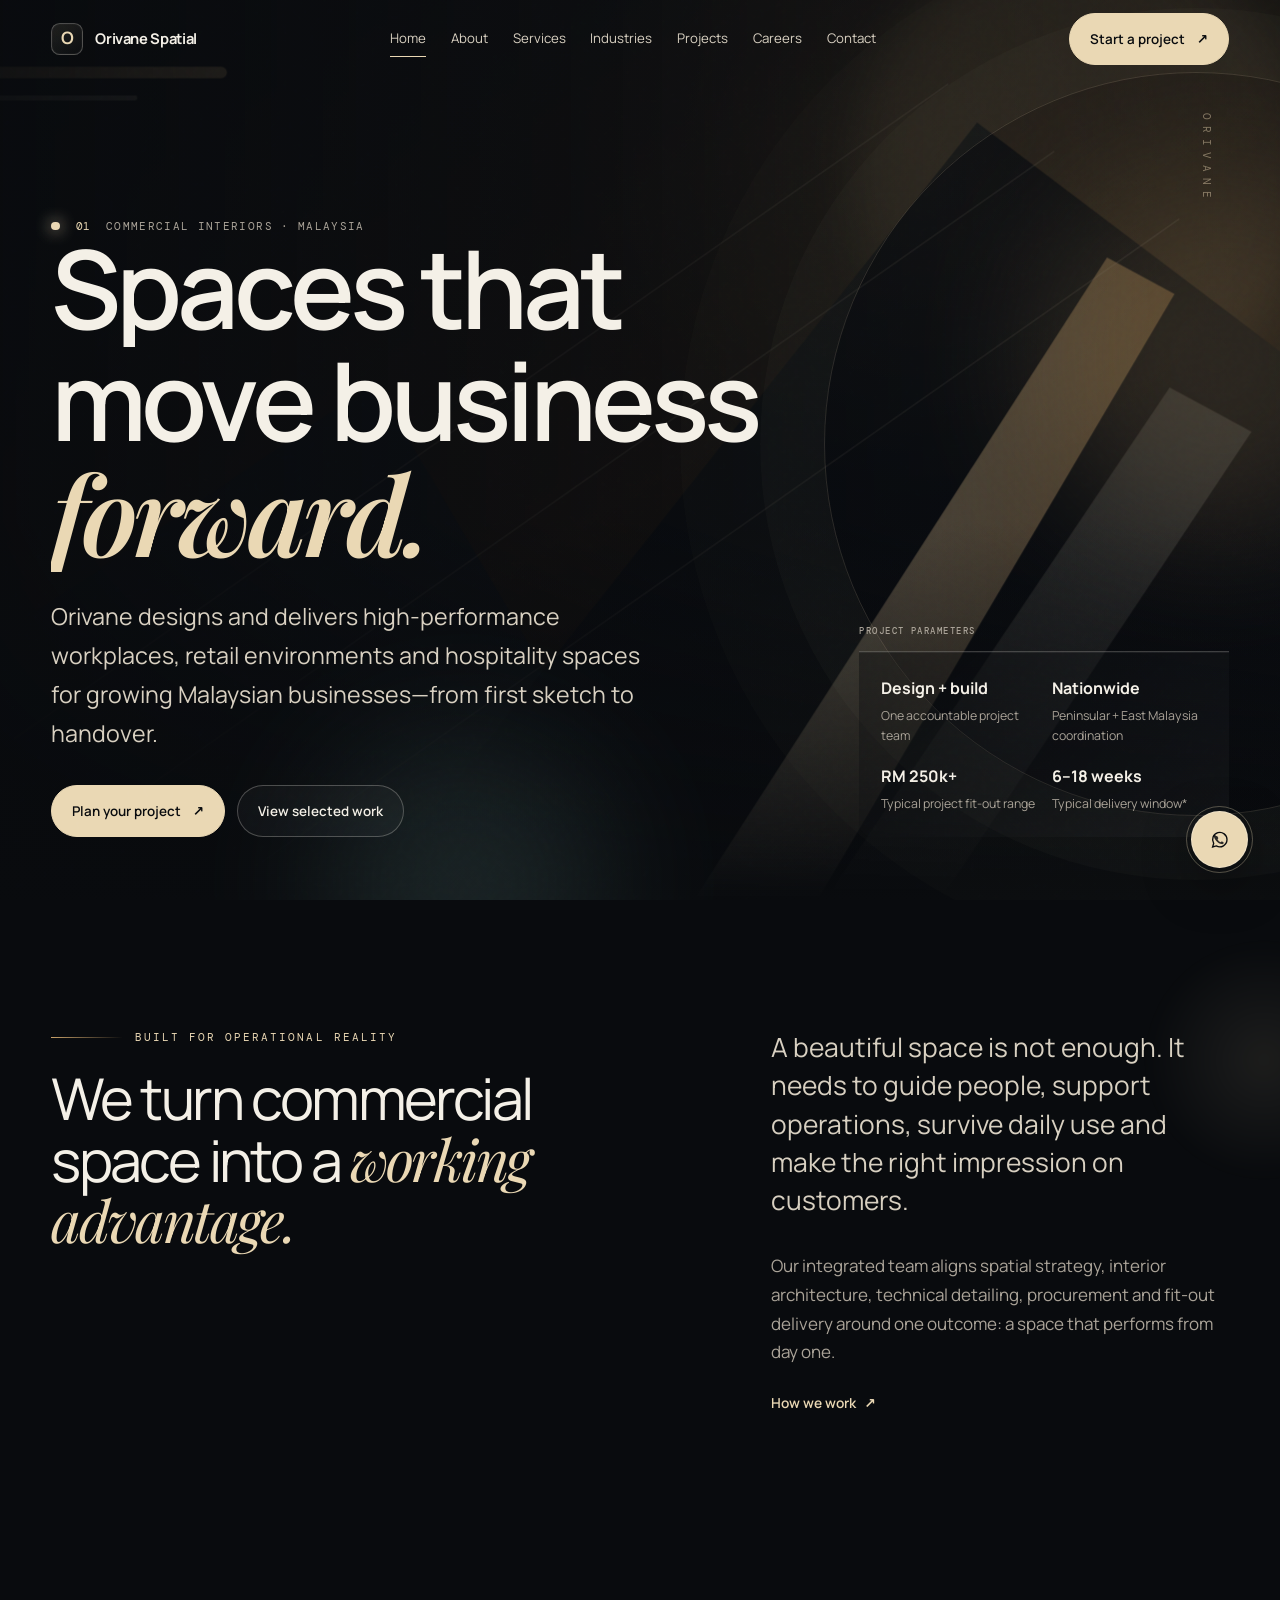
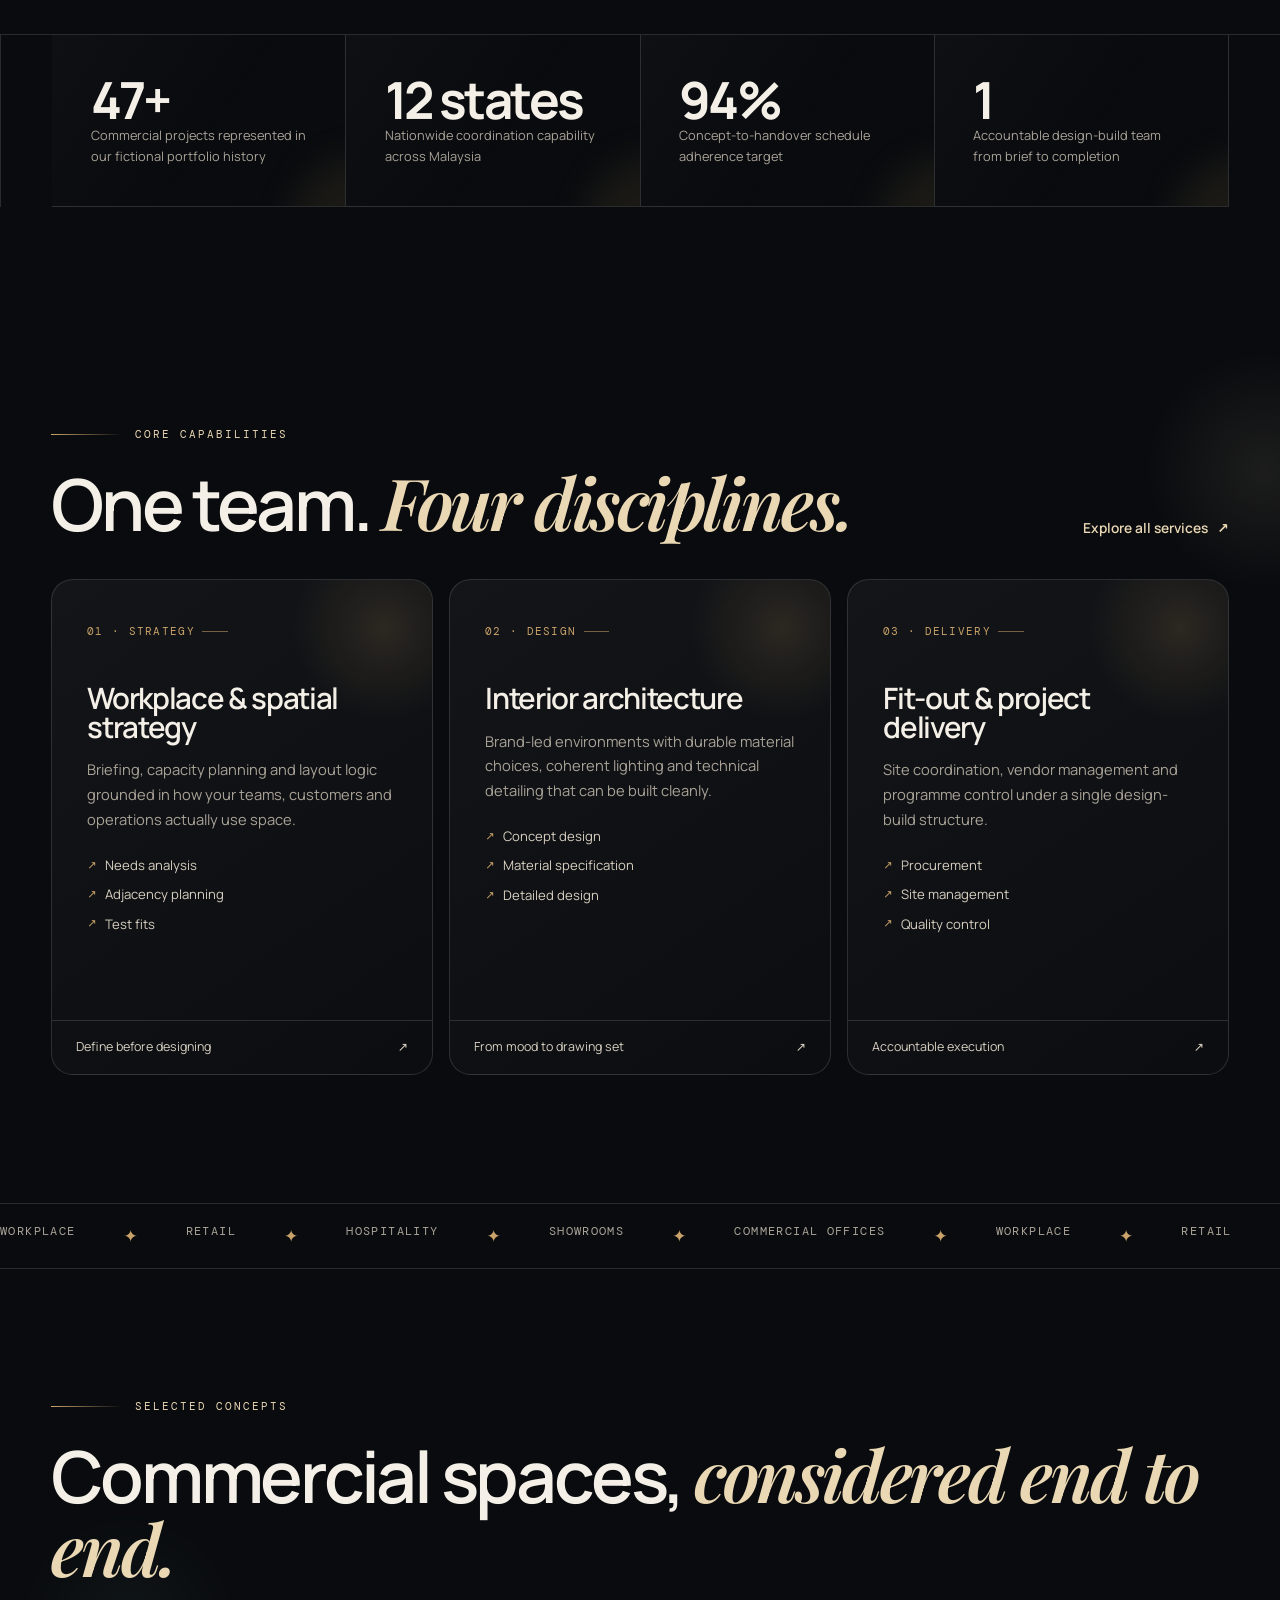
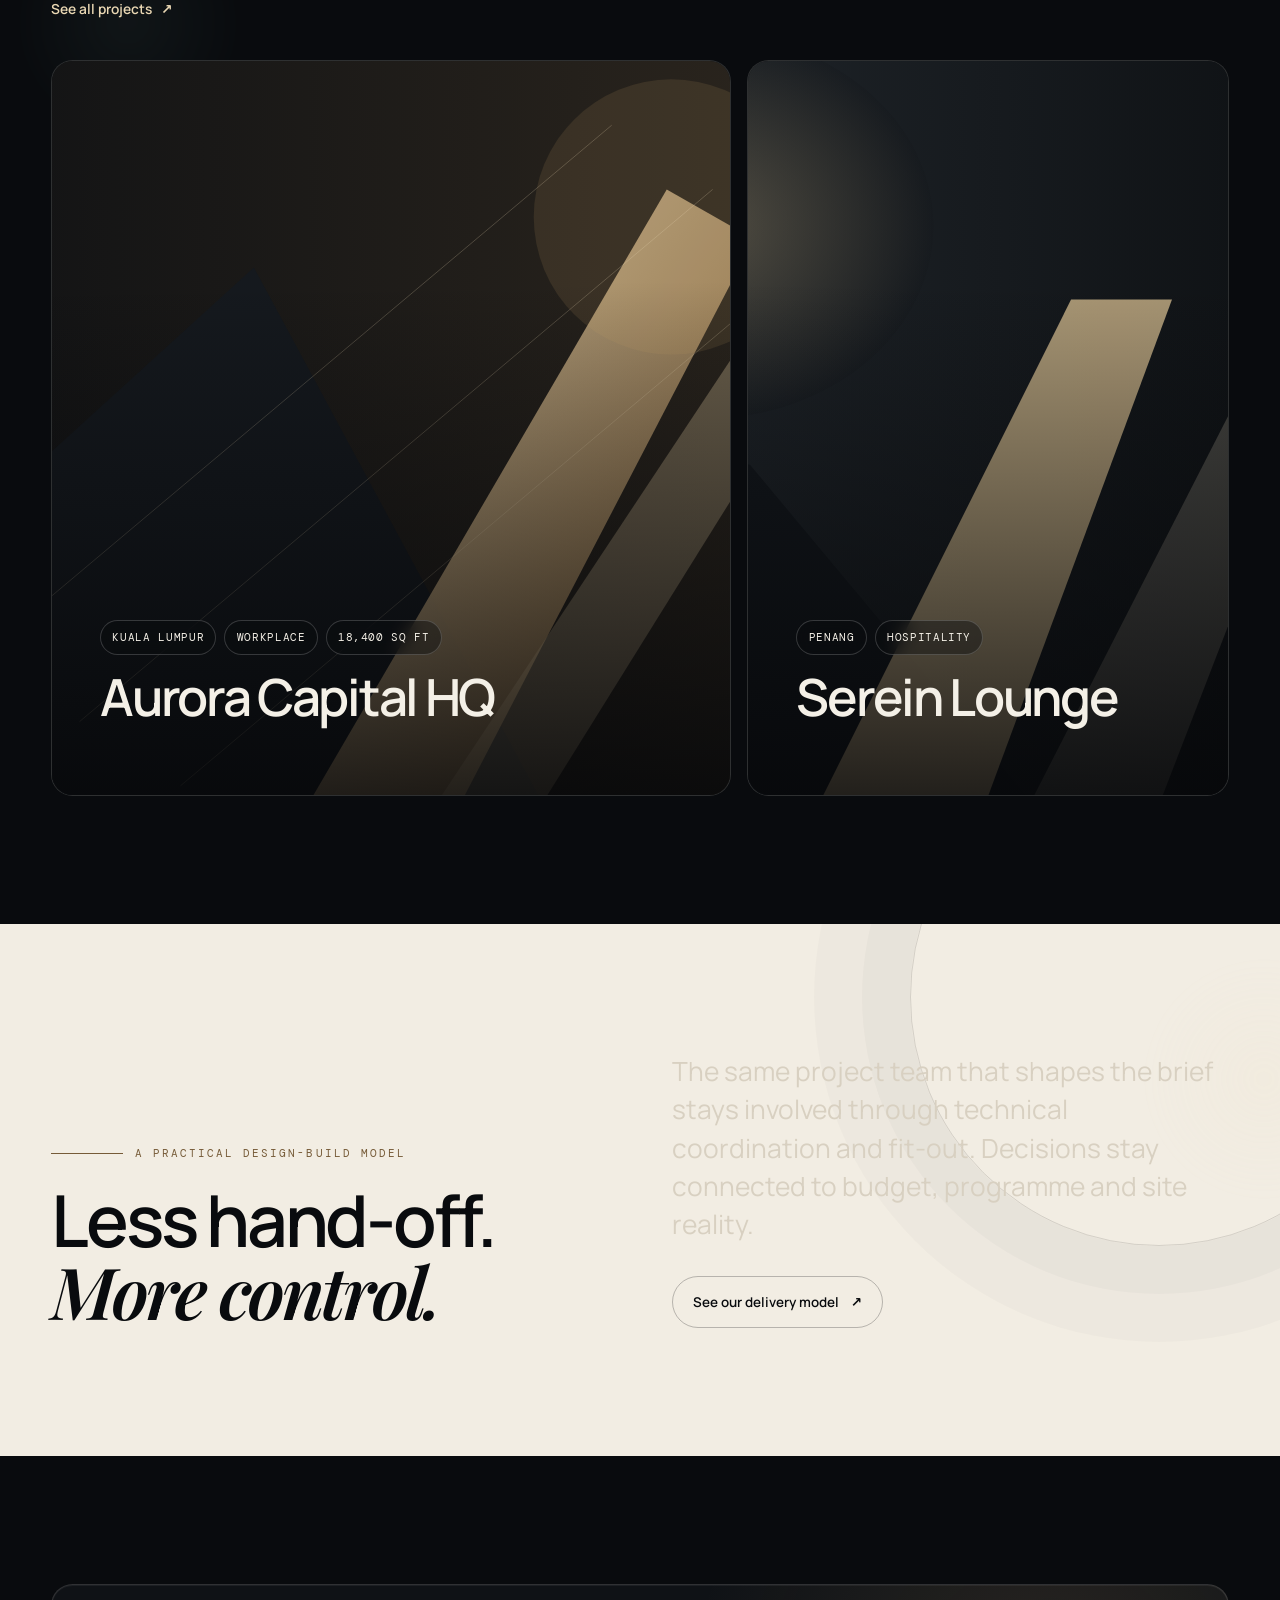
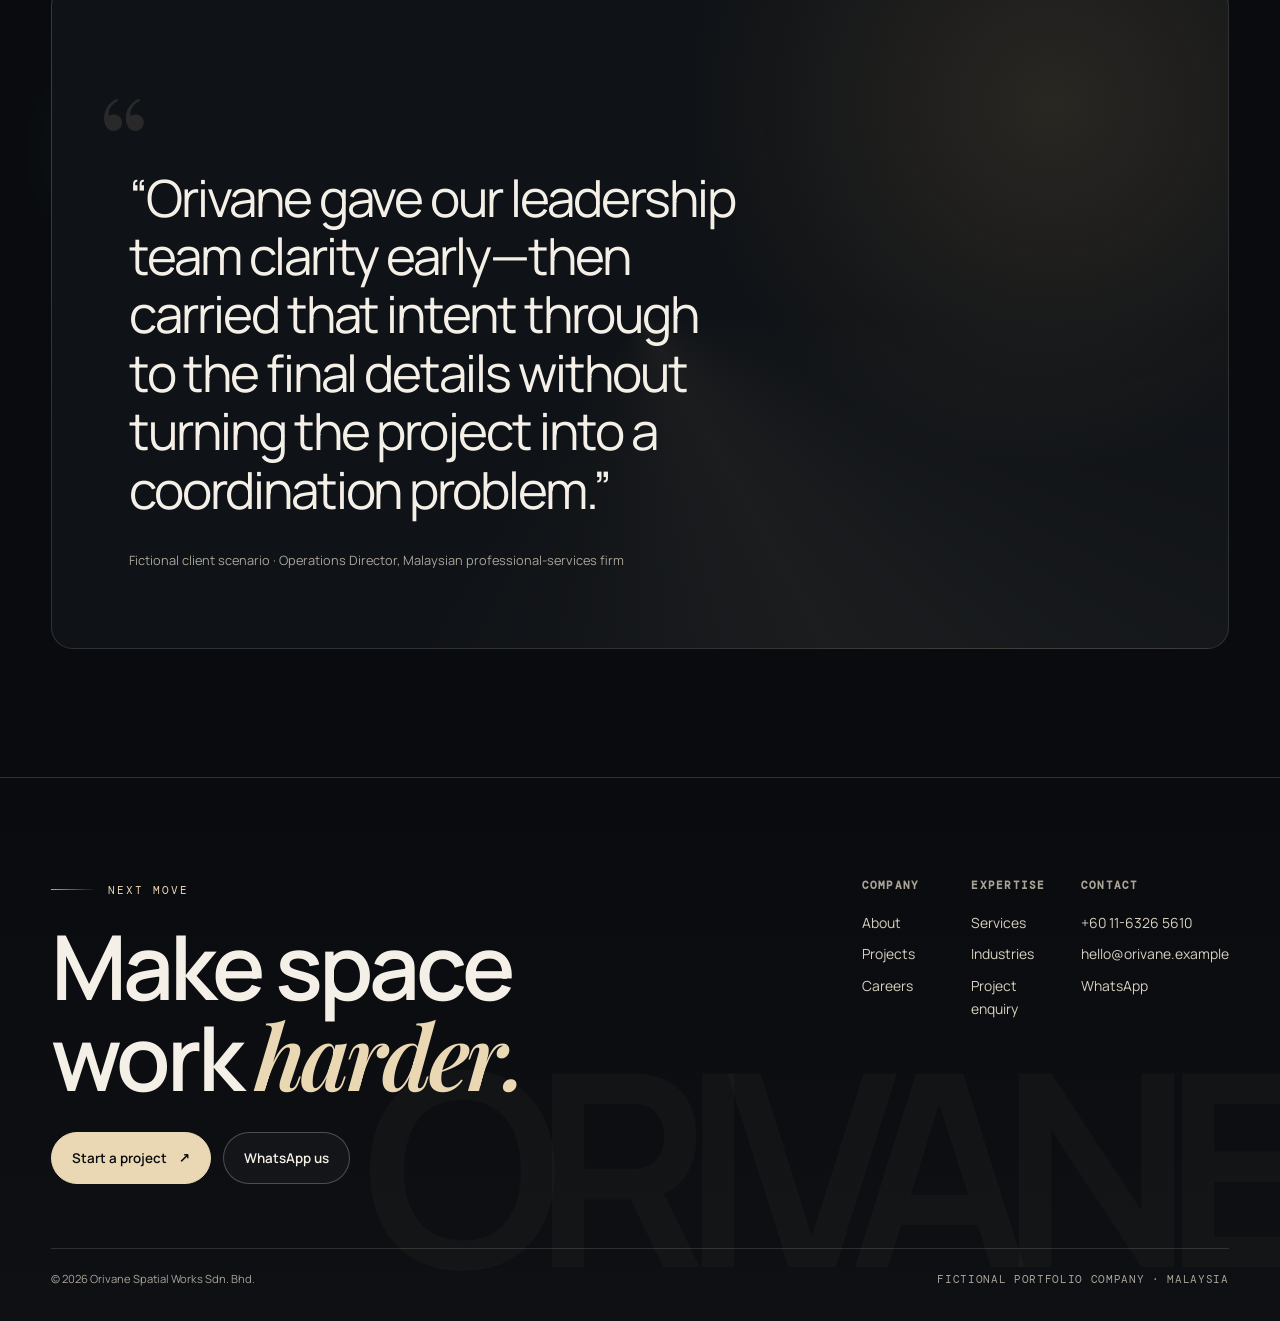
==== index.html @ 004728b4 "Add files via upload" ====
<!doctype html><html lang="en-MY"><head><meta charset="utf-8"><meta name="viewport" content="width=device-width, initial-scale=1"><title>Orivane Spatial Works | Premium Commercial Interiors Malaysia</title><meta name="description" content="Integrated commercial interior design and fit-out for Malaysian workplaces, retail, hospitality and customer-facing spaces."><meta name="theme-color" content="#090b0e"><link rel="canonical" href="https://orivane.example/"><link rel="icon" href="assets/icons/favicon.svg" type="image/svg+xml"><meta property="og:type" content="website"><meta property="og:title" content="Orivane Spatial Works | Premium Commercial Interiors Malaysia"><meta property="og:description" content="Integrated commercial interior design and fit-out for Malaysian workplaces, retail, hospitality and customer-facing spaces."><meta property="og:url" content="https://orivane.example/"><meta property="og:site_name" content="Orivane Spatial Works"><meta property="og:locale" content="en_MY"><meta name="twitter:card" content="summary_large_image"><meta name="twitter:title" content="Orivane Spatial Works | Premium Commercial Interiors Malaysia"><meta name="twitter:description" content="Integrated commercial interior design and fit-out for Malaysian workplaces, retail, hospitality and customer-facing spaces."><link rel="stylesheet" href="assets/css/site.css"><script defer src="assets/js/site.js"></script></head><body data-page="home"><a class="skip-link" href="#main">Skip to content</a>
<div class="scroll-progress" aria-hidden="true"></div>
<header class="site-header" data-header><div class="container nav-wrap">
<a class="brand" href="/" aria-label="Orivane Spatial Works home"><span class="brand-mark" aria-hidden="true">O</span><span>Orivane Spatial</span></a>
<nav class="desktop-nav" aria-label="Primary"><a href="/" data-nav="home">Home</a><a href="about/" data-nav="about">About</a><a href="services/" data-nav="services">Services</a><a href="industries/" data-nav="industries">Industries</a><a href="projects/" data-nav="projects">Projects</a><a href="careers/" data-nav="careers">Careers</a><a href="contact/" data-nav="contact">Contact</a></nav>
<div class="nav-actions"><a class="btn btn-primary nav-cta magnetic" href="contact/">Start a project <span class="arrow">↗</span></a><button class="menu-toggle" type="button" aria-controls="mobile-menu" aria-expanded="false" aria-label="Open menu"><span class="menu-icon"></span></button></div>
</div></header>
<div class="mobile-menu" id="mobile-menu" aria-hidden="true"><nav aria-label="Mobile primary"><a href="/" data-nav="home">Home</a><a href="about/" data-nav="about">About</a><a href="services/" data-nav="services">Services</a><a href="industries/" data-nav="industries">Industries</a><a href="projects/" data-nav="projects">Projects</a><a href="careers/" data-nav="careers">Careers</a><a href="contact/" data-nav="contact">Contact</a></nav><div class="mobile-menu-foot"><span>Kuala Lumpur · Malaysia</span><span>Nationwide delivery</span></div></div><main id="main">
<section class="hero"><div class="hero-media"><img src="assets/images/hero-architecture.svg" alt="Abstract architectural forms representing a premium commercial interior" width="1600" height="1000" fetchpriority="high"></div><div class="orb orb-a"></div><div class="orb orb-b"></div><div class="container hero-grid"><div><div class="hero-kicker"><span class="index">01</span><span class="label">Commercial interiors · Malaysia</span></div><h1 class="hero-title"><span class="line"><span>Spaces that</span></span><span class="line"><span>move business</span></span><span class="line"><span class="serif gold">forward.</span></span></h1><p class="hero-copy">Orivane designs and delivers high-performance workplaces, retail environments and hospitality spaces for growing Malaysian businesses—from first sketch to handover.</p><div class="hero-actions"><a class="btn btn-primary magnetic" href="contact/">Plan your project <span class="arrow">↗</span></a><a class="btn btn-ghost" href="projects/">View selected work</a></div></div><aside class="hero-side"><div class="hero-meta"><div><strong>Design + build</strong><span>One accountable project team</span></div><div><strong>Nationwide</strong><span>Peninsular + East Malaysia coordination</span></div><div><strong>RM 250k+</strong><span>Typical project fit-out range</span></div><div><strong>6–18 weeks</strong><span>Typical delivery window*</span></div></div></aside></div></section>
<section class="section"><div class="container intro-grid"><div class="reveal"><div class="eyebrow">Built for operational reality</div><p class="display-copy">We turn commercial space into a <em>working advantage.</em></p></div><div class="max-copy reveal" data-delay="1"><p class="lede">A beautiful space is not enough. It needs to guide people, support operations, survive daily use and make the right impression on customers.</p><p class="muted">Our integrated team aligns spatial strategy, interior architecture, technical detailing, procurement and fit-out delivery around one outcome: a space that performs from day one.</p><a class="text-link" href="about/">How we work <span class="arrow">↗</span></a></div></div></section>
<section class="section-sm"><div class="container metrics"><div class="metric reveal"><strong data-count="47" data-suffix="+">47+</strong><span>Commercial projects represented in our fictional portfolio history</span></div><div class="metric reveal" data-delay="1"><strong data-count="12" data-suffix=" states">12 states</strong><span>Nationwide coordination capability across Malaysia</span></div><div class="metric reveal" data-delay="2"><strong data-count="94" data-suffix="%">94%</strong><span>Concept-to-handover schedule adherence target</span></div><div class="metric reveal" data-delay="3"><strong data-count="1">1</strong><span>Accountable design-build team from brief to completion</span></div></div></section>
<section class="section"><div class="container"><div class="cluster space-between align-end" style="margin-bottom:2.5rem"><div class="reveal"><div class="eyebrow">Core capabilities</div><h2>One team. <span class="serif gold">Four disciplines.</span></h2></div><a class="text-link reveal" href="services/">Explore all services <span class="arrow">↗</span></a></div><div class="card-grid"><article class="card service-card tilt reveal"><span class="spotlight"></span><div class="card-body"><span class="card-index">01 · Strategy</span><h3>Workplace & spatial strategy</h3><p>Briefing, capacity planning and layout logic grounded in how your teams, customers and operations actually use space.</p><div class="service-list"><span>Needs analysis</span><span>Adjacency planning</span><span>Test fits</span></div></div><div class="card-foot"><span>Define before designing</span><span>↗</span></div></article><article class="card service-card tilt reveal" data-delay="1"><span class="spotlight"></span><div class="card-body"><span class="card-index">02 · Design</span><h3>Interior architecture</h3><p>Brand-led environments with durable material choices, coherent lighting and technical detailing that can be built cleanly.</p><div class="service-list"><span>Concept design</span><span>Material specification</span><span>Detailed design</span></div></div><div class="card-foot"><span>From mood to drawing set</span><span>↗</span></div></article><article class="card service-card tilt reveal" data-delay="2"><span class="spotlight"></span><div class="card-body"><span class="card-index">03 · Delivery</span><h3>Fit-out & project delivery</h3><p>Site coordination, vendor management and programme control under a single design-build structure.</p><div class="service-list"><span>Procurement</span><span>Site management</span><span>Quality control</span></div></div><div class="card-foot"><span>Accountable execution</span><span>↗</span></div></article></div></div></section>
<div class="marquee" aria-hidden="true"><div class="marquee-track"><span>Workplace</span><b>✦</b><span>Retail</span><b>✦</b><span>Hospitality</span><b>✦</b><span>Showrooms</span><b>✦</b><span>Commercial offices</span><b>✦</b><span>Workplace</span><b>✦</b><span>Retail</span><b>✦</b><span>Hospitality</span><b>✦</b><span>Showrooms</span><b>✦</b><span>Commercial offices</span><b>✦</b></div></div>
<section class="section"><div class="container"><div class="cluster space-between align-end" style="margin-bottom:2.5rem"><div class="reveal"><div class="eyebrow">Selected concepts</div><h2>Commercial spaces, <span class="serif gold">considered end to end.</span></h2></div><a class="text-link reveal" href="projects/">See all projects <span class="arrow">↗</span></a></div><div class="project-grid"><a class="project-card reveal" href="projects/#aurora"><img loading="lazy" src="assets/images/project-aurora.svg" alt="Abstract concept image for Aurora corporate headquarters" width="1200" height="800"><div class="project-info"><div class="project-meta"><span class="chip">Kuala Lumpur</span><span class="chip">Workplace</span><span class="chip">18,400 sq ft</span></div><h3>Aurora Capital HQ</h3></div></a><a class="project-card reveal" data-delay="1" href="projects/#serein"><img loading="lazy" src="assets/images/project-serein.svg" alt="Abstract concept image for Serein hospitality lounge" width="1200" height="800"><div class="project-info"><div class="project-meta"><span class="chip">Penang</span><span class="chip">Hospitality</span></div><h3>Serein Lounge</h3></div></a></div></div></section>
<section class="section split-band"><div class="container grid-2 align-end"><div class="reveal"><div class="eyebrow">A practical design-build model</div><h2>Less hand-off. <span class="serif">More control.</span></h2></div><div class="reveal" data-delay="1"><p class="lede">The same project team that shapes the brief stays involved through technical coordination and fit-out. Decisions stay connected to budget, programme and site reality.</p><a class="btn" href="services/">See our delivery model <span class="arrow">↗</span></a></div></div></section>
<section class="section"><div class="container"><div class="quote reveal"><span class="quote-mark" aria-hidden="true">“</span><blockquote>“Orivane gave our leadership team clarity early—then carried that intent through to the final details without turning the project into a coordination problem.”</blockquote><cite>Fictional client scenario · Operations Director, Malaysian professional-services firm</cite></div></div></section>
</main><footer class="site-footer"><div class="container"><div class="footer-top"><div><div class="eyebrow">Next move</div><h2 class="footer-title">Make space work <span class="serif gold">harder.</span></h2><div class="cluster" style="margin-top:2rem"><a class="btn btn-primary magnetic" href="contact/">Start a project <span class="arrow">↗</span></a><a class="btn btn-ghost" href="https://wa.me/601163265610?text=Hello%20Orivane%2C%20I%27d%20like%20to%20discuss%20a%20commercial%20space%20project.">WhatsApp us</a></div></div><div class="footer-nav"><div class="footer-col"><h3>Company</h3><a href="about/">About</a><a href="projects/">Projects</a><a href="careers/">Careers</a></div><div class="footer-col"><h3>Expertise</h3><a href="services/">Services</a><a href="industries/">Industries</a><a href="contact/">Project enquiry</a></div><div class="footer-col"><h3>Contact</h3><a href="tel:+601163265610">+60 11-6326 5610</a><a href="mailto:hello@orivane.example">hello@orivane.example</a><a href="https://wa.me/601163265610?text=Hello%20Orivane%2C%20I%27d%20like%20to%20discuss%20a%20commercial%20space%20project.">WhatsApp</a></div></div></div><div class="footer-bottom"><span>© <span data-year>2026</span> Orivane Spatial Works Sdn. Bhd.</span><span class="fictional">Fictional portfolio company · Malaysia</span></div></div></footer>
<a class="floating-wa" href="https://wa.me/601163265610?text=Hello%20Orivane%2C%20I%27d%20like%20to%20discuss%20a%20commercial%20space%20project." aria-label="Chat with Orivane on WhatsApp"><svg aria-hidden="true" viewBox="0 0 24 24" fill="none"><path d="M20 11.8A8 8 0 0 1 8.1 18.8L4 20l1.2-4A8 8 0 1 1 20 11.8Z" stroke="currentColor" stroke-width="1.5"/><path d="M8.2 8.1c.3-.3.7-.3 1 0l1 1.5c.2.3.2.6 0 .9l-.7.8c.8 1.8 1.9 2.8 3.5 3.5l.8-.8c.3-.3.6-.3.9-.1l1.5 1c.4.2.4.7.2 1-.5.7-1.3 1-2.2.9-2.1-.3-4.3-1.6-5.8-3.2-1.6-1.6-2.8-3.8-3-5.6-.1-.8.2-1.5.8-1.9Z" fill="currentColor" opacity=".85"/></svg></a><script type="application/ld+json">{"@context":"https://schema.org","@type":"Organization","name":"Orivane Spatial Works Sdn. Bhd.","url":"https://orivane.example/","description":"Fictional Malaysian commercial interior design and fit-out company created as a portfolio demonstration.","areaServed":"Malaysia","telephone":"+60 11-6326 5610","email":"hello@orivane.example","address":{"@type":"PostalAddress","addressLocality":"Petaling Jaya","addressRegion":"Selangor","postalCode":"47810","addressCountry":"MY"}}</script></body></html>
---- assets/css/site.css ----
@import url('https://fonts.googleapis.com/css2?family=DM+Mono:wght@300;400;500&family=Manrope:wght@400;500;600;700&family=Playfair+Display:ital,wght@0,600;1,600&display=swap');

:root {
  --ink:#090b0e; --ink-2:#0f1216; --ink-3:#161a20; --paper:#f2ede3; --paper-2:#d8d0c1;
  --text:#f4f0e7; --muted:#aaa398; --line:rgba(244,240,231,.14); --line-strong:rgba(244,240,231,.26);
  --gold:#caa36a; --gold-2:#ead8b4; --accent:#9fc0ba; --danger:#ff9d95; --success:#b8d7b5;
  --font-sans:'Manrope',system-ui,-apple-system,BlinkMacSystemFont,'Segoe UI',sans-serif;
  --font-serif:'Playfair Display',Georgia,serif; --font-mono:'DM Mono',ui-monospace,SFMono-Regular,Menlo,monospace;
  --max:1440px; --gutter:clamp(1.15rem,4vw,4.5rem); --radius:1.35rem; --radius-sm:.85rem;
  --shadow:0 30px 100px rgba(0,0,0,.28); --ease:cubic-bezier(.2,.75,.2,1); --header:78px;
}
*{box-sizing:border-box}html{scroll-behavior:smooth;background:var(--ink)}body{margin:0;background:var(--ink);color:var(--text);font-family:var(--font-sans);font-size:clamp(.96rem,.92rem + .18vw,1.08rem);line-height:1.68;overflow-x:hidden;text-rendering:optimizeLegibility}body.menu-open{overflow:hidden}::selection{background:var(--gold-2);color:var(--ink)}img,svg{max-width:100%;display:block}a{color:inherit;text-decoration:none}button,input,textarea,select{font:inherit}button{color:inherit}p{margin:0 0 1.25em}h1,h2,h3,h4{margin:0;line-height:.98;letter-spacing:-.045em;font-weight:600}h1{font-size:clamp(3.3rem,8.5vw,9.6rem)}h2{font-size:clamp(2.4rem,5.6vw,6.5rem)}h3{font-size:clamp(1.35rem,2.3vw,2.25rem)}small,.small{font-size:.78rem}.mono{font-family:var(--font-mono);letter-spacing:.08em;text-transform:uppercase;font-size:.74rem}.serif{font-family:var(--font-serif);font-style:italic;font-weight:600}.muted{color:var(--muted)}.gold{color:var(--gold-2)}
.container{width:min(100%,var(--max));margin-inline:auto;padding-inline:var(--gutter)}.section{position:relative;padding-block:clamp(5.8rem,10vw,10.8rem)}.section-sm{padding-block:clamp(3.8rem,7vw,7rem)}.eyebrow{display:flex;align-items:center;gap:.75rem;color:var(--gold-2);font-family:var(--font-mono);font-size:.7rem;letter-spacing:.16em;text-transform:uppercase;margin-bottom:1.4rem}.eyebrow::before{content:'';width:2.8rem;height:1px;background:linear-gradient(90deg,var(--gold),transparent)}.lede{font-size:clamp(1.1rem,1.2vw + .8rem,1.65rem);line-height:1.45;color:var(--paper-2);max-width:52rem}.rule{border:0;border-top:1px solid var(--line);margin:0}.grid-2{display:grid;grid-template-columns:1fr;gap:clamp(2rem,5vw,6rem)}.grid-3{display:grid;grid-template-columns:1fr;gap:1rem}.stack{display:grid;gap:1rem}.cluster{display:flex;flex-wrap:wrap;gap:.75rem;align-items:center}.space-between{justify-content:space-between}.align-end{align-items:end}.max-copy{max-width:49rem}
.skip-link{position:fixed;z-index:1000;left:1rem;top:1rem;transform:translateY(-180%);padding:.75rem 1rem;background:var(--paper);color:var(--ink);border-radius:.5rem;transition:transform .2s}.skip-link:focus{transform:none}.scroll-progress{position:fixed;z-index:90;top:0;left:0;height:2px;width:100%;transform:scaleX(0);transform-origin:left;background:linear-gradient(90deg,var(--gold),var(--gold-2));will-change:transform}.site-header{position:fixed;z-index:80;top:0;left:0;width:100%;height:var(--header);display:flex;align-items:center;transition:background .4s,border-color .4s,backdrop-filter .4s;border-bottom:1px solid transparent}.site-header.is-scrolled{background:rgba(9,11,14,.76);border-color:var(--line);backdrop-filter:blur(18px)}.nav-wrap{width:100%;display:flex;align-items:center;justify-content:space-between;gap:2rem}.brand{display:inline-flex;align-items:center;gap:.75rem;font-weight:700;letter-spacing:-.02em}.brand-mark{width:2rem;height:2rem;border:1px solid var(--line-strong);border-radius:.55rem;display:grid;place-items:center;color:var(--gold-2);background:linear-gradient(145deg,rgba(234,216,180,.1),rgba(255,255,255,.01));box-shadow:inset 0 0 0 1px rgba(255,255,255,.02)}.brand span:last-child{font-size:.92rem}.desktop-nav{display:none;align-items:center;gap:1.55rem}.desktop-nav a{font-size:.83rem;color:var(--paper-2);position:relative}.desktop-nav a::after{content:'';position:absolute;height:1px;background:var(--gold-2);left:0;right:0;bottom:-.45rem;transform:scaleX(0);transform-origin:right;transition:transform .35s var(--ease)}.desktop-nav a:hover::after,.desktop-nav a[aria-current=page]::after{transform:scaleX(1);transform-origin:left}.nav-actions{display:flex;align-items:center;gap:.65rem}.nav-cta{display:none}.menu-toggle{width:2.7rem;height:2.7rem;border:1px solid var(--line-strong);background:rgba(255,255,255,.03);border-radius:50%;padding:0;display:grid;place-items:center;cursor:pointer}.menu-icon,.menu-icon::before,.menu-icon::after{width:1.05rem;height:1px;background:var(--text);display:block;content:'';transition:.3s var(--ease)}.menu-icon{position:relative}.menu-icon::before{position:absolute;transform:translateY(-5px)}.menu-icon::after{position:absolute;transform:translateY(5px)}.menu-open .menu-icon{background:transparent}.menu-open .menu-icon::before{transform:rotate(45deg)}.menu-open .menu-icon::after{transform:rotate(-45deg)}.mobile-menu{position:fixed;z-index:70;inset:0;background:rgba(8,10,13,.97);padding:calc(var(--header) + 3rem) var(--gutter) 2rem;display:flex;flex-direction:column;justify-content:space-between;opacity:0;visibility:hidden;transform:translateY(-1rem);transition:.4s var(--ease)}.menu-open .mobile-menu{opacity:1;visibility:visible;transform:none}.mobile-menu nav{display:grid}.mobile-menu nav a{font-size:clamp(2.4rem,11vw,4.6rem);line-height:1.12;letter-spacing:-.045em;padding:.22rem 0;color:var(--paper-2)}.mobile-menu nav a[aria-current=page]{color:var(--gold-2)}.mobile-menu-foot{display:flex;justify-content:space-between;color:var(--muted);font-size:.8rem;border-top:1px solid var(--line);padding-top:1.2rem}
.btn{--btn-bg:transparent;display:inline-flex;align-items:center;justify-content:center;gap:.75rem;min-height:3.25rem;padding:.8rem 1.25rem;border:1px solid var(--line-strong);border-radius:999px;background:var(--btn-bg);color:var(--text);font-size:.84rem;font-weight:600;cursor:pointer;position:relative;overflow:hidden;isolation:isolate;transition:transform .25s var(--ease),border-color .25s,background .25s,color .25s}.btn::before{content:'';position:absolute;inset:0;background:var(--gold-2);transform:translateY(105%);transition:transform .35s var(--ease);z-index:-1}.btn:hover::before{transform:none}.btn:hover{color:var(--ink);border-color:var(--gold-2)}.btn:focus-visible,.menu-toggle:focus-visible,a:focus-visible,input:focus-visible,textarea:focus-visible,select:focus-visible{outline:2px solid var(--gold-2);outline-offset:4px}.btn-primary{background:var(--gold-2);color:var(--ink);border-color:var(--gold-2)}.btn-primary::before{background:var(--text)}.btn-ghost{background:rgba(255,255,255,.03)}.arrow{transition:transform .25s var(--ease)}.btn:hover .arrow,.text-link:hover .arrow{transform:translate(3px,-2px)}.text-link{display:inline-flex;align-items:center;gap:.55rem;color:var(--gold-2);font-size:.86rem;font-weight:600}
.hero{min-height:min(100svh,980px);display:flex;align-items:end;position:relative;overflow:hidden;padding-top:var(--header);background:radial-gradient(circle at 72% 16%,rgba(202,163,106,.18),transparent 30%),linear-gradient(180deg,#0a0d11,#090b0e)}.hero-media{position:absolute;inset:0;pointer-events:none}.hero-media img{width:100%;height:100%;object-fit:cover;opacity:.65;filter:saturate(.86) contrast(1.05);transform:scale(1.02)}.hero-media::after{content:'';position:absolute;inset:0;background:linear-gradient(90deg,rgba(9,11,14,.9) 0%,rgba(9,11,14,.5) 52%,rgba(9,11,14,.16) 100%),linear-gradient(0deg,var(--ink) 0%,transparent 42%)}.hero-grid{position:relative;z-index:2;width:100%;display:grid;gap:2.5rem;padding-block:clamp(7rem,15vh,10rem) clamp(3rem,7vh,6rem)}.hero-title{max-width:13ch;text-wrap:balance}.hero-title .line{display:block;overflow:hidden;padding-bottom:.05em}.hero-title .line>span{display:block}.hero-copy{max-width:38rem;color:var(--paper-2);font-size:clamp(1.05rem,1.1vw + .75rem,1.45rem);margin-top:1.6rem}.hero-actions{display:flex;flex-wrap:wrap;gap:.75rem;margin-top:2rem}.hero-kicker{display:flex;gap:1rem;align-items:center}.hero-kicker .index{font-family:var(--font-mono);font-size:.7rem;color:var(--gold-2)}.hero-kicker .label{font-family:var(--font-mono);font-size:.7rem;letter-spacing:.12em;text-transform:uppercase;color:var(--muted)}.hero-meta{display:grid;grid-template-columns:repeat(2,minmax(0,1fr));gap:1rem;border-top:1px solid var(--line);padding-top:1.25rem;max-width:34rem}.hero-meta strong{display:block;font-size:1rem}.hero-meta span{display:block;color:var(--muted);font-size:.77rem;margin-top:.25rem}.orb{position:absolute;border-radius:50%;filter:blur(70px);opacity:.18;pointer-events:none}.orb-a{width:22rem;height:22rem;background:var(--gold);right:-7rem;top:20%}.orb-b{width:18rem;height:18rem;background:#6a948f;left:25%;bottom:-8rem}
.page-hero{padding-top:calc(var(--header) + clamp(5rem,10vw,10rem));padding-bottom:clamp(4rem,8vw,8rem);position:relative;overflow:hidden}.page-hero::after{content:'';position:absolute;inset:auto -20% 0 42%;height:60%;background:radial-gradient(circle,rgba(202,163,106,.15),transparent 64%);pointer-events:none}.page-hero h1{font-size:clamp(3.5rem,8vw,8rem);max-width:12ch}.page-hero .lede{margin-top:2rem}.page-index{display:flex;justify-content:space-between;gap:2rem;align-items:end;margin-bottom:4rem;color:var(--muted);font-family:var(--font-mono);font-size:.72rem;letter-spacing:.1em;text-transform:uppercase}.page-index::after{content:'';height:1px;background:var(--line);flex:1;max-width:34rem}
.intro-grid{display:grid;gap:2rem}.display-copy{font-size:clamp(2rem,4.5vw,5.1rem);line-height:1.03;letter-spacing:-.045em;max-width:18ch}.display-copy em{font-family:var(--font-serif);font-style:italic;color:var(--gold-2)}.copy-columns{columns:1;column-gap:3rem;color:var(--paper-2)}
.metrics{display:grid;grid-template-columns:repeat(2,1fr);border-top:1px solid var(--line);border-left:1px solid var(--line)}.metric{padding:clamp(1.4rem,3vw,2.5rem);border-right:1px solid var(--line);border-bottom:1px solid var(--line);min-height:10rem;display:flex;flex-direction:column;justify-content:space-between}.metric strong{font-size:clamp(2.2rem,4vw,4.4rem);line-height:1;letter-spacing:-.05em}.metric span{color:var(--muted);font-size:.8rem;max-width:16rem}
.card-grid{display:grid;grid-template-columns:1fr;gap:1rem}.card{border:1px solid var(--line);border-radius:var(--radius);background:linear-gradient(145deg,rgba(255,255,255,.045),rgba(255,255,255,.012));overflow:hidden;position:relative;transition:transform .45s var(--ease),border-color .35s,background .35s}.card:hover{border-color:var(--line-strong);background:linear-gradient(145deg,rgba(255,255,255,.06),rgba(255,255,255,.016))}.card-body{padding:clamp(1.5rem,3vw,2.2rem)}.card-index{font-family:var(--font-mono);font-size:.67rem;letter-spacing:.12em;color:var(--gold);text-transform:uppercase}.card h3{margin-top:2.5rem;margin-bottom:1rem}.card p{color:var(--muted);font-size:.92rem}.card-foot{display:flex;justify-content:space-between;align-items:center;border-top:1px solid var(--line);padding:1rem 1.5rem;color:var(--paper-2);font-size:.78rem}.icon-disc{width:3rem;height:3rem;border:1px solid var(--line);border-radius:50%;display:grid;place-items:center;color:var(--gold-2)}.icon-disc svg{width:1.1rem;height:1.1rem}.service-card{min-height:28rem;display:flex;flex-direction:column;justify-content:space-between}.service-card::after{content:'';position:absolute;width:12rem;height:12rem;border-radius:50%;background:radial-gradient(circle,rgba(202,163,106,.15),transparent 68%);top:-3rem;right:-3rem}.service-list{display:grid;gap:.45rem;margin-top:1.4rem}.service-list span{display:flex;gap:.55rem;align-items:flex-start;color:var(--paper-2);font-size:.82rem}.service-list span::before{content:'↗';color:var(--gold);font-size:.7rem;padding-top:.12rem}
.project-grid{display:grid;gap:1rem}.project-card{position:relative;min-height:clamp(26rem,58vw,46rem);border-radius:var(--radius);overflow:hidden;border:1px solid var(--line);isolation:isolate}.project-card img{position:absolute;inset:0;width:100%;height:100%;object-fit:cover;transition:transform .9s var(--ease),filter .6s}.project-card::after{content:'';position:absolute;inset:0;background:linear-gradient(180deg,transparent 30%,rgba(5,6,8,.82) 100%);z-index:1}.project-card:hover img{transform:scale(1.035);filter:saturate(1.08)}.project-info{position:absolute;z-index:2;inset:auto 0 0;padding:clamp(1.5rem,4vw,3rem);display:flex;flex-direction:column;gap:1rem}.project-info h3{font-size:clamp(1.8rem,4vw,4rem)}.project-meta{display:flex;flex-wrap:wrap;gap:.5rem}.chip{display:inline-flex;padding:.45rem .7rem;border:1px solid rgba(255,255,255,.18);background:rgba(10,12,15,.42);backdrop-filter:blur(9px);border-radius:999px;font-size:.68rem;font-family:var(--font-mono);letter-spacing:.06em;text-transform:uppercase}
.marquee{overflow:hidden;border-block:1px solid var(--line);padding:1.1rem 0}.marquee-track{display:flex;width:max-content;animation:marquee 28s linear infinite}.marquee span{font-family:var(--font-mono);letter-spacing:.12em;text-transform:uppercase;color:var(--muted);font-size:.72rem;padding-right:3rem}.marquee b{color:var(--gold);font-weight:400;margin-right:3rem}@keyframes marquee{to{transform:translateX(-50%)}}
.process{counter-reset:process}.process-step{display:grid;grid-template-columns:auto 1fr;gap:1.2rem;padding:2rem 0;border-top:1px solid var(--line);counter-increment:process}.process-step::before{content:'0' counter(process);font-family:var(--font-mono);color:var(--gold);font-size:.72rem;padding-top:.25rem}.process-step h3{margin-bottom:.75rem}.process-step p{color:var(--muted);max-width:45rem}
.quote{position:relative;padding:clamp(2rem,6vw,5rem);border:1px solid var(--line);border-radius:var(--radius);background:radial-gradient(circle at 85% 18%,rgba(202,163,106,.14),transparent 32%),var(--ink-2)}.quote blockquote{font-size:clamp(1.8rem,4vw,4.6rem);line-height:1.14;letter-spacing:-.04em;margin:0;max-width:20ch}.quote cite{display:block;color:var(--muted);font-style:normal;margin-top:2rem;font-size:.8rem}.quote-mark{font-family:var(--font-serif);font-size:8rem;line-height:.7;color:rgba(234,216,180,.12);position:absolute;right:2rem;top:2rem}
.split-band{background:var(--paper);color:var(--ink)}.split-band .eyebrow{color:#765b38}.split-band .eyebrow::before{background:#765b38}.split-band .muted{color:#5f5b54}.split-band .btn{color:var(--ink);border-color:rgba(9,11,14,.25)}.split-band .btn::before{background:var(--ink)}.split-band .btn:hover{color:var(--text);border-color:var(--ink)}
.logo-strip{display:flex;gap:1rem;flex-wrap:wrap}.logo-pill{flex:1 1 12rem;min-height:6rem;display:grid;place-items:center;border:1px solid var(--line);border-radius:var(--radius-sm);font-family:var(--font-mono);font-size:.8rem;letter-spacing:.12em;color:var(--muted)}
.team-grid{display:grid;grid-template-columns:1fr;gap:1rem}.person{border:1px solid var(--line);border-radius:var(--radius);overflow:hidden;background:var(--ink-2)}.person-media{aspect-ratio:5/5.6;overflow:hidden}.person-media img{width:100%;height:100%;object-fit:cover;filter:grayscale(.25);transition:transform .6s var(--ease),filter .4s}.person:hover img{transform:scale(1.025);filter:grayscale(0)}.person-body{padding:1.3rem}.person-body h3{font-size:1.35rem;margin-bottom:.25rem}.person-body p{font-size:.8rem;color:var(--muted);margin:0}
.timeline{display:grid}.timeline-item{display:grid;grid-template-columns:5rem 1fr;gap:1.4rem;padding:1.6rem 0;border-top:1px solid var(--line)}.timeline-year{font-family:var(--font-mono);color:var(--gold);font-size:.72rem}.timeline-item h3{font-size:1.3rem;margin-bottom:.5rem}.timeline-item p{color:var(--muted);font-size:.9rem}
.job-list{border-top:1px solid var(--line)}.job{display:grid;gap:1rem;padding:1.8rem 0;border-bottom:1px solid var(--line);align-items:center}.job h3{font-size:1.35rem}.job-meta{display:flex;gap:.5rem;flex-wrap:wrap;color:var(--muted);font-family:var(--font-mono);font-size:.68rem;text-transform:uppercase;letter-spacing:.08em}.job .btn{justify-self:start}
.form-shell{display:grid;gap:1.25rem}.field-row{display:grid;grid-template-columns:1fr;gap:1rem}.field{display:grid;gap:.5rem}.field label{font-size:.78rem;font-weight:600}.field .hint{color:var(--muted);font-size:.7rem}.field input,.field textarea,.field select{width:100%;border:1px solid var(--line-strong);background:rgba(255,255,255,.035);color:var(--text);border-radius:.8rem;padding:.9rem 1rem;min-height:3.35rem;outline:none;transition:border-color .2s,background .2s}.field textarea{min-height:10rem;resize:vertical}.field select{appearance:none;background-image:linear-gradient(45deg,transparent 50%,var(--muted) 50%),linear-gradient(135deg,var(--muted) 50%,transparent 50%);background-position:calc(100% - 18px) 50%,calc(100% - 13px) 50%;background-size:5px 5px,5px 5px;background-repeat:no-repeat}.field input:focus,.field textarea:focus,.field select:focus{border-color:var(--gold);background:rgba(255,255,255,.055)}.field [aria-invalid=true]{border-color:var(--danger)}.error{color:var(--danger);font-size:.72rem;min-height:1em}.form-status{border:1px solid var(--line);border-radius:.85rem;padding:1rem;display:none}.form-status.show{display:block}.form-status.success{border-color:rgba(184,215,181,.45);background:rgba(184,215,181,.08);color:var(--success)}.form-note{color:var(--muted);font-size:.72rem}.contact-panel{border:1px solid var(--line);border-radius:var(--radius);padding:clamp(1.5rem,4vw,3rem);background:linear-gradient(145deg,rgba(255,255,255,.04),rgba(255,255,255,.01))}.contact-list{display:grid;margin-top:2rem}.contact-row{padding:1.15rem 0;border-top:1px solid var(--line);display:flex;justify-content:space-between;gap:1rem;align-items:flex-start}.contact-row span:first-child{font-family:var(--font-mono);font-size:.66rem;letter-spacing:.08em;text-transform:uppercase;color:var(--muted)}.contact-row span:last-child,.contact-row a{max-width:18rem;text-align:right;font-size:.86rem}
.faq details{border-top:1px solid var(--line);padding:1.4rem 0}.faq details:last-child{border-bottom:1px solid var(--line)}.faq summary{cursor:pointer;list-style:none;font-weight:600;display:flex;justify-content:space-between;gap:1rem}.faq summary::-webkit-details-marker{display:none}.faq summary::after{content:'+';color:var(--gold);font-size:1.4rem;font-weight:400;transition:transform .2s}.faq details[open] summary::after{transform:rotate(45deg)}.faq details p{color:var(--muted);max-width:48rem;margin-top:1rem}
.site-footer{border-top:1px solid var(--line);padding:clamp(4rem,8vw,7rem) 0 2rem}.footer-top{display:grid;gap:3rem}.footer-title{font-size:clamp(3rem,7vw,7.5rem);max-width:11ch}.footer-nav{display:grid;grid-template-columns:repeat(2,1fr);gap:2rem}.footer-col h3{font-family:var(--font-mono);font-size:.66rem;letter-spacing:.12em;text-transform:uppercase;color:var(--muted);margin-bottom:1rem}.footer-col a{display:block;color:var(--paper-2);font-size:.87rem;padding:.25rem 0}.footer-col a:hover{color:var(--gold-2)}.footer-bottom{margin-top:4rem;padding-top:1.3rem;border-top:1px solid var(--line);display:flex;flex-direction:column;gap:.75rem;color:var(--muted);font-size:.7rem}.fictional{font-family:var(--font-mono);letter-spacing:.06em;text-transform:uppercase}.floating-wa{position:fixed;z-index:60;right:clamp(1rem,2.5vw,2.2rem);bottom:clamp(1rem,2.5vw,2.2rem);width:3.55rem;height:3.55rem;border-radius:50%;display:grid;place-items:center;background:var(--gold-2);color:var(--ink);box-shadow:0 16px 50px rgba(0,0,0,.35);border:1px solid rgba(255,255,255,.25);transition:transform .25s var(--ease)}.floating-wa:hover{transform:translateY(-4px) rotate(-4deg)}.floating-wa svg{width:1.35rem}
.reveal{opacity:0;transform:translateY(28px);transition:opacity .8s var(--ease),transform .8s var(--ease)}.reveal.in-view{opacity:1;transform:none}.reveal[data-delay="1"]{transition-delay:.08s}.reveal[data-delay="2"]{transition-delay:.16s}.reveal[data-delay="3"]{transition-delay:.24s}.hero-title .line>span{transform:translateY(110%);animation:heroIn 1s var(--ease) forwards}.hero-title .line:nth-child(2)>span{animation-delay:.08s}.hero-title .line:nth-child(3)>span{animation-delay:.16s}@keyframes heroIn{to{transform:none}}.spotlight{position:absolute;width:14rem;height:14rem;pointer-events:none;background:radial-gradient(circle,rgba(234,216,180,.1),transparent 68%);transform:translate(-50%,-50%);opacity:0;transition:opacity .25s}.card:hover .spotlight{opacity:1}
@media (min-width:700px){.grid-2{grid-template-columns:repeat(2,minmax(0,1fr))}.grid-3,.card-grid{grid-template-columns:repeat(2,minmax(0,1fr))}.copy-columns{columns:2}.metrics{grid-template-columns:repeat(4,1fr)}.hero-grid{grid-template-columns:minmax(0,1.35fr) minmax(16rem,.65fr);align-items:end}.hero-side{justify-self:end}.field-row{grid-template-columns:repeat(2,1fr)}.team-grid{grid-template-columns:repeat(3,1fr)}.job{grid-template-columns:1.2fr .9fr auto}.footer-top{grid-template-columns:1.35fr .65fr}.footer-bottom{flex-direction:row;justify-content:space-between}.project-grid{grid-template-columns:repeat(12,1fr)}.project-card:nth-child(1){grid-column:span 7}.project-card:nth-child(2){grid-column:span 5}.project-card:nth-child(3){grid-column:span 5}.project-card:nth-child(4){grid-column:span 7}}
@media (min-width:980px){.desktop-nav{display:flex}.menu-toggle{display:none}.mobile-menu{display:none}.nav-cta{display:inline-flex}.grid-3,.card-grid{grid-template-columns:repeat(3,minmax(0,1fr))}.intro-grid{grid-template-columns:1.2fr .8fr;align-items:start}.footer-nav{grid-template-columns:repeat(3,1fr)}.service-card{min-height:31rem}.sticky-col{position:sticky;top:calc(var(--header) + 2rem);align-self:start}}
@media (min-width:1500px){:root{--max:1600px}.hero-title{max-width:14ch}}
@media (hover:hover) and (pointer:fine){.tilt{will-change:transform;transform-style:preserve-3d}.magnetic{will-change:transform}}
@media (prefers-reduced-motion:reduce){html{scroll-behavior:auto}*,*::before,*::after{animation-duration:.001ms!important;animation-iteration-count:1!important;transition-duration:.001ms!important;scroll-behavior:auto!important}.reveal{opacity:1;transform:none}.hero-title .line>span{transform:none}.marquee-track{animation:none}.orb,.spotlight{display:none}}
@media print{.site-header,.mobile-menu,.floating-wa,.scroll-progress{display:none!important}.hero,.page-hero{min-height:auto;padding-top:2rem}.section{padding-block:2rem}body{background:#fff;color:#111}.card,.contact-panel,.quote{border-color:#bbb;break-inside:avoid}.muted,p{color:#333!important}}

/* Flagship interaction layer — native, progressive, and intentionally restrained. */
:root{--glow:rgba(234,216,180,.18);--cyan-glow:rgba(133,186,177,.12);--surface:rgba(255,255,255,.035);--lift:-7px}
body::before{content:'';position:fixed;z-index:-1;inset:0;pointer-events:none;opacity:.34;background:linear-gradient(90deg,transparent 0,transparent calc(50% - .5px),rgba(255,255,255,.028) 50%,transparent calc(50% + .5px)),radial-gradient(circle at 88% 12%,rgba(202,163,106,.08),transparent 26rem);background-size:min(100vw,1440px) 100%,auto;background-position:center top}
body::after{content:'';position:fixed;z-index:95;inset:0;pointer-events:none;opacity:.045;background-image:url("data:image/svg+xml,%3Csvg viewBox='0 0 180 180' xmlns='http://www.w3.org/2000/svg'%3E%3Cfilter id='n'%3E%3CfeTurbulence type='fractalNoise' baseFrequency='.9' numOctaves='3' stitchTiles='stitch'/%3E%3C/filter%3E%3Crect width='100%25' height='100%25' filter='url(%23n)' opacity='.8'/%3E%3C/svg%3E");mix-blend-mode:soft-light}
::selection{background:#f2dfb8;color:#080a0c}
.site-header::after{content:'';position:absolute;left:var(--gutter);right:var(--gutter);bottom:-1px;height:1px;background:linear-gradient(90deg,transparent,var(--gold),transparent);transform:scaleX(0);transition:transform .6s var(--ease)}
.site-header.is-scrolled::after{transform:scaleX(1)}
.brand-mark{position:relative;overflow:hidden;transition:transform .45s var(--ease),border-color .45s,box-shadow .45s}
.brand:hover .brand-mark{transform:rotate(-11deg) scale(1.08);border-color:var(--gold);box-shadow:0 0 1.4rem var(--glow)}
.desktop-nav a{transition:color .3s var(--ease)}.desktop-nav a:hover{color:var(--text)}
.menu-toggle{transition:transform .35s var(--ease),background .35s,border-color .35s}.menu-toggle:hover{transform:rotate(18deg);background:rgba(234,216,180,.1);border-color:var(--gold)}
.btn{transform:translate3d(var(--mag-x,0),var(--mag-y,0),0);box-shadow:0 0 0 rgba(234,216,180,0);transition:transform .35s var(--ease),border-color .25s,background .25s,color .25s,box-shadow .35s var(--ease)}
.btn:hover{box-shadow:0 .7rem 2rem rgba(0,0,0,.18),0 0 1.4rem rgba(234,216,180,.1)}.btn:active{transform:translate3d(var(--mag-x,0),calc(var(--mag-y,0) + 2px),0) scale(.97)}
.hero{isolation:isolate;background:radial-gradient(circle at 72% 16%,rgba(202,163,106,.2),transparent 30%),linear-gradient(180deg,#090c10,#090b0e)}
.hero::before{content:'';position:absolute;z-index:1;width:min(58vw,54rem);aspect-ratio:1;right:-18rem;top:8%;border:1px solid rgba(234,216,180,.15);border-radius:50%;box-shadow:0 0 0 4rem rgba(234,216,180,.018),0 0 0 9rem rgba(234,216,180,.012);pointer-events:none;animation:orbit 16s linear infinite}
.hero::after{content:'ORIVANE';position:absolute;z-index:1;right:clamp(1rem,5vw,6rem);top:calc(var(--header) + 2.2rem);font-family:var(--font-mono);font-size:clamp(.58rem,.5rem + .22vw,.8rem);letter-spacing:.55em;color:rgba(234,216,180,.45);writing-mode:vertical-rl;pointer-events:none}
.hero-media img{transform:scale(1.07) translate3d(var(--hero-x,0),var(--hero-y,0),0);transition:transform 1.4s cubic-bezier(.17,.75,.2,1)}
.hero-media::before{content:'';position:absolute;z-index:1;inset:0;background:linear-gradient(120deg,transparent 30%,rgba(255,245,224,.11) 48%,transparent 62%);transform:translateX(-130%) skewX(-14deg);animation:lightSweep 9s 1.5s ease-in-out infinite}
.hero-grid{isolation:isolate}.hero-kicker{position:relative}.hero-kicker::before{content:'';width:.55rem;height:.55rem;border-radius:50%;background:var(--gold-2);box-shadow:0 0 1rem var(--gold-2);animation:pulse 2.4s ease-in-out infinite}
.hero-meta{position:relative;border-color:rgba(244,240,231,.2);padding:1.4rem;background:linear-gradient(135deg,rgba(7,9,12,.42),rgba(255,255,255,.035));backdrop-filter:blur(14px);border-radius:0 0 var(--radius-sm) var(--radius-sm);box-shadow:inset 0 1px 0 rgba(255,255,255,.06)}
.hero-meta::before{content:'PROJECT PARAMETERS';position:absolute;top:-1.6rem;left:0;font:500 .58rem/1 var(--font-mono);letter-spacing:.16em;color:var(--muted)}
.hero-meta>div{transition:transform .35s var(--ease),color .35s}.hero-meta>div:hover{transform:translateX(.35rem);color:var(--gold-2)}
.js .hero-kicker,.js .hero-copy,.js .hero-actions,.js .hero-side{opacity:0;transform:translateY(1.2rem)}
.js.is-ready .hero-kicker{animation:liftIn .8s .08s var(--ease) forwards}.js.is-ready .hero-copy{animation:liftIn .8s .54s var(--ease) forwards}.js.is-ready .hero-actions{animation:liftIn .8s .66s var(--ease) forwards}.js.is-ready .hero-side{animation:liftIn .9s .46s var(--ease) forwards}
.page-hero{isolation:isolate;min-height:clamp(29rem,62vh,48rem);display:flex;align-items:flex-end;padding-top:calc(var(--header) + clamp(5rem,10vw,10rem));background:linear-gradient(135deg,rgba(255,255,255,.014),transparent 48%)}
.page-hero::before{content:attr(data-page-label);position:absolute;z-index:-1;right:clamp(.3rem,3.6vw,4rem);bottom:-.17em;font-family:var(--font-sans);font-size:clamp(5.5rem,18vw,19rem);line-height:.75;font-weight:700;letter-spacing:-.09em;color:rgba(234,216,180,.035);pointer-events:none;white-space:nowrap}
.page-hero .container{position:relative}.page-hero .container::after{content:'';position:absolute;right:2%;bottom:12%;width:min(32vw,26rem);aspect-ratio:1;border:1px solid rgba(202,163,106,.2);border-radius:50% 50% 0 50%;transform:rotate(45deg);box-shadow:0 0 0 1.8rem rgba(202,163,106,.022),0 0 5rem rgba(202,163,106,.08);pointer-events:none}
.page-hero .page-index{position:relative;z-index:1}.page-hero h1{position:relative;z-index:1;text-wrap:balance;max-width:12ch}.page-hero .lede{position:relative;z-index:1}
.js .page-hero .page-index,.js .page-hero h1,.js .page-hero .lede{opacity:0}.js .page-hero .page-index{transform:translateY(.75rem)}.js .page-hero h1{transform:translateY(1.4rem);clip-path:inset(0 0 100% 0)}.js .page-hero .lede{transform:translateY(1rem)}
.js.is-ready .page-hero .page-index{animation:liftIn .7s .08s var(--ease) forwards}.js.is-ready .page-hero h1{animation:titleMask .95s .18s var(--ease) forwards}.js.is-ready .page-hero .lede{animation:liftIn .75s .48s var(--ease) forwards}
body[data-page="about"] .page-hero .container::after{border-radius:50%;right:8%;bottom:7%;transform:rotate(18deg)}body[data-page="services"] .page-hero .container::after{border-radius:0;transform:rotate(45deg)}body[data-page="industries"] .page-hero .container::after{border-radius:50% 0 50% 0;right:12%}body[data-page="projects"] .page-hero .container::after{width:min(42vw,32rem);border-width:2px;box-shadow:0 0 0 1rem rgba(202,163,106,.022),0 0 6rem rgba(202,163,106,.11)}body[data-page="careers"] .page-hero .container::after{border-radius:42% 58% 52% 48%}body[data-page="contact"] .page-hero .container::after{border-radius:50% 50% 50% 0;right:4%;bottom:0}
.section{overflow:clip}.section::before{content:'';position:absolute;left:0;top:18%;width:16rem;height:16rem;border-radius:50%;background:radial-gradient(circle,var(--cyan-glow),transparent 67%);filter:blur(8px);pointer-events:none;opacity:.5}.section:nth-of-type(even)::before{left:auto;right:-7rem;top:5%;background:radial-gradient(circle,var(--glow),transparent 67%)}
.eyebrow{letter-spacing:.18em}.eyebrow::before{transition:width .6s var(--ease)}.reveal.in-view .eyebrow::before{width:4.5rem}
.reveal{filter:blur(4px);transition:opacity .85s var(--ease),transform .85s var(--ease),filter .85s var(--ease)}.reveal.in-view{filter:blur(0)}
.metric{position:relative;overflow:hidden;background:linear-gradient(125deg,rgba(255,255,255,.022),transparent 60%);transition:transform .45s var(--ease),background .45s,border-color .45s}.metric::after{content:'';position:absolute;inset:auto -30% -55% auto;width:9rem;height:9rem;border-radius:50%;background:rgba(202,163,106,.09);filter:blur(18px);transition:transform .6s var(--ease)}.metric:hover{transform:translateY(var(--lift));background:linear-gradient(125deg,rgba(234,216,180,.08),rgba(255,255,255,.02) 65%);border-color:var(--line-strong)}.metric:hover::after{transform:translate(-2rem,-2rem)}
.card{isolation:isolate;transform:perspective(1000px) rotateX(var(--tilt-x,0deg)) rotateY(var(--tilt-y,0deg)) translate3d(0,var(--lift-y,0),0);will-change:transform}.card::before{content:'';position:absolute;z-index:-1;inset:0;background:radial-gradient(22rem circle at var(--glow-x,50%) var(--glow-y,0%),rgba(234,216,180,.14),transparent 40%);opacity:0;transition:opacity .35s}.card:hover::before{opacity:1}.card:hover{transform:perspective(1000px) rotateX(var(--tilt-x,0deg)) rotateY(var(--tilt-y,0deg)) translate3d(0,var(--lift-y,var(--lift)),0)}
.service-card .card-body{position:relative}.service-card .card-index{display:inline-flex;align-items:center;gap:.45rem}.service-card .card-index::after{content:'';width:1.6rem;height:1px;background:currentColor;opacity:.55}.service-card h3{transition:transform .45s var(--ease),color .45s}.service-card:hover h3{transform:translateX(.25rem);color:var(--gold-2)}
.project-card{background:#0d1013;transition:border-color .5s var(--ease),box-shadow .5s var(--ease),transform .55s var(--ease);transform:perspective(1200px) rotateX(var(--tilt-x,0deg)) rotateY(var(--tilt-y,0deg)) translate3d(0,var(--lift-y,0),0)}.project-card::before{content:'';position:absolute;z-index:3;inset:0;pointer-events:none;background:linear-gradient(115deg,transparent 38%,rgba(255,245,224,.16) 48%,transparent 58%);transform:translateX(-145%);transition:transform .8s var(--ease)}.project-card:hover{border-color:rgba(234,216,180,.55);box-shadow:0 2rem 5rem rgba(0,0,0,.25),0 0 3rem rgba(202,163,106,.08);transform:perspective(1200px) rotateX(var(--tilt-x,0deg)) rotateY(var(--tilt-y,0deg)) translate3d(0,var(--lift-y,var(--lift)),0)}.project-card:hover::before{transform:translateX(145%)}.project-card .project-info{transition:transform .55s var(--ease)}.project-card:hover .project-info{transform:translateY(-.45rem)}.project-card .project-info::after{content:'View study  ↗';font:500 .62rem/1 var(--font-mono);letter-spacing:.12em;text-transform:uppercase;color:var(--gold-2);opacity:0;transform:translateY(.55rem);transition:opacity .35s var(--ease),transform .35s var(--ease)}.project-card:hover .project-info::after{opacity:1;transform:none}.project-card p{color:var(--paper-2);margin:0;max-width:28rem;font-size:.9rem}
.person{position:relative;transition:transform .45s var(--ease),border-color .45s,box-shadow .45s}.person::after{content:'';position:absolute;inset:0;background:linear-gradient(160deg,transparent 55%,rgba(234,216,180,.12));opacity:0;transition:opacity .4s}.person:hover{transform:translateY(var(--lift));border-color:var(--line-strong);box-shadow:var(--shadow)}.person:hover::after{opacity:1}.person-body{position:relative;z-index:1}.person-body::after{content:'↗';position:absolute;right:1.3rem;top:1.15rem;color:var(--gold-2);opacity:0;transform:translate(-.3rem,.3rem);transition:.35s var(--ease)}.person:hover .person-body::after{opacity:1;transform:none}
.timeline-item,.process-step,.job{position:relative;transition:padding .42s var(--ease),background .42s var(--ease)}.timeline-item::after,.process-step::after,.job::after{content:'';position:absolute;left:0;right:100%;bottom:-1px;height:1px;background:var(--gold-2);transition:right .55s var(--ease)}.timeline-item:hover,.process-step:hover,.job:hover{padding-left:1rem;background:linear-gradient(90deg,rgba(234,216,180,.05),transparent 72%)}.timeline-item:hover::after,.process-step:hover::after,.job:hover::after{right:0}.timeline-item h3,.process-step h3,.job h3{transition:color .35s}.timeline-item:hover h3,.process-step:hover h3,.job:hover h3{color:var(--gold-2)}
.quote{overflow:hidden;box-shadow:inset 0 1px rgba(255,255,255,.06)}.quote::after{content:'';position:absolute;inset:-40%;background:conic-gradient(from 90deg at 50% 50%,transparent 0deg,rgba(234,216,180,.055) 60deg,transparent 125deg);animation:quoteAura 11s linear infinite;pointer-events:none}.quote blockquote,.quote cite,.quote-mark{position:relative;z-index:1}.quote-mark{transition:transform .8s var(--ease)}.quote:hover .quote-mark{transform:rotate(12deg) scale(1.08)}
.split-band{position:relative;overflow:hidden}.split-band::after{content:'';position:absolute;right:-8rem;top:-11rem;width:31rem;height:31rem;border-radius:50%;border:1px solid rgba(9,11,14,.13);box-shadow:0 0 0 3rem rgba(9,11,14,.025),0 0 0 6rem rgba(9,11,14,.018);pointer-events:none}.split-band .container{position:relative;z-index:1}
.faq details{transition:background .35s,padding .35s}.faq details:hover{padding-left:1rem;background:linear-gradient(90deg,rgba(234,216,180,.055),transparent)}.faq summary{outline:none}.faq summary:focus-visible{outline:2px solid var(--gold-2);outline-offset:5px}.faq details[open]{background:rgba(255,255,255,.025)}
.form-shell .field{position:relative}.field input,.field textarea,.field select{box-shadow:inset 0 1px rgba(255,255,255,.02)}.field input:not(:placeholder-shown),.field textarea:not(:placeholder-shown),.field select:valid{border-color:rgba(234,216,180,.42)}.contact-panel{position:relative;overflow:hidden}.contact-panel::before{content:'';position:absolute;width:16rem;height:16rem;right:-8rem;top:-8rem;border-radius:50%;background:radial-gradient(circle,rgba(234,216,180,.1),transparent 70%);pointer-events:none}.contact-panel>*{position:relative}
.site-footer{position:relative;overflow:hidden;background:linear-gradient(180deg,transparent,rgba(255,255,255,.018))}.site-footer::before{content:'ORIVANE';position:absolute;right:-.04em;bottom:-.26em;font-size:clamp(6rem,21vw,23rem);letter-spacing:-.11em;font-weight:700;color:rgba(234,216,180,.028);pointer-events:none}.footer-top,.footer-bottom{position:relative;z-index:1}.footer-col a{transition:color .25s,transform .25s var(--ease)}.footer-col a:hover{transform:translateX(.3rem)}
.floating-wa{overflow:visible}.floating-wa::before{content:'';position:absolute;inset:-.38rem;border:1px solid rgba(234,216,180,.32);border-radius:inherit;animation:waPulse 2.8s ease-out infinite}.floating-wa:hover{box-shadow:0 1rem 3rem rgba(0,0,0,.4),0 0 2rem rgba(234,216,180,.35)}
@keyframes liftIn{to{opacity:1;transform:none}}@keyframes titleMask{to{opacity:1;transform:none;clip-path:inset(0 0 0 0)}}@keyframes orbit{to{transform:rotate(360deg)}}@keyframes lightSweep{0%,56%{transform:translateX(-145%) skewX(-14deg)}74%,100%{transform:translateX(145%) skewX(-14deg)}}@keyframes pulse{50%{opacity:.45;transform:scale(.65)}}@keyframes waPulse{0%,30%{transform:scale(.88);opacity:0}45%{opacity:.8}100%{transform:scale(1.55);opacity:0}}@keyframes quoteAura{to{transform:rotate(1turn)}}
@media (max-width:699px){.hero::before{width:19rem;right:-10rem;top:12%}.hero::after{right:1rem}.hero-meta{padding:1.1rem}.page-hero{min-height:31rem}.page-hero .container::after{width:12rem;right:-2rem;bottom:13%}.page-hero::before{font-size:clamp(5rem,22vw,9rem)}.metric:hover,.person:hover{transform:none}.project-card{min-height:31rem}.project-card .project-info::after{opacity:1;transform:none;margin-top:.2rem}.timeline-item:hover,.process-step:hover,.job:hover{padding-left:0;background:none}.split-band::after{width:20rem;height:20rem}.site-footer::before{font-size:7rem}}
@media (hover:none){.hero-meta>div:hover{transform:none}.card:hover,.project-card:hover{transform:none}.project-card:hover .project-info{transform:none}.project-card::before{display:none}}
@media (prefers-reduced-motion:reduce){body::after,.hero::before,.hero-media::before,.floating-wa::before,.quote::after{animation:none!important}.hero::before{display:none}.js .hero-kicker,.js .hero-copy,.js .hero-actions,.js .hero-side,.js .page-hero .page-index,.js .page-hero h1,.js .page-hero .lede{opacity:1;transform:none;clip-path:none}.page-hero::before,.site-footer::before{display:none}.reveal{filter:none}.card,.project-card,.metric,.person{transform:none!important}}
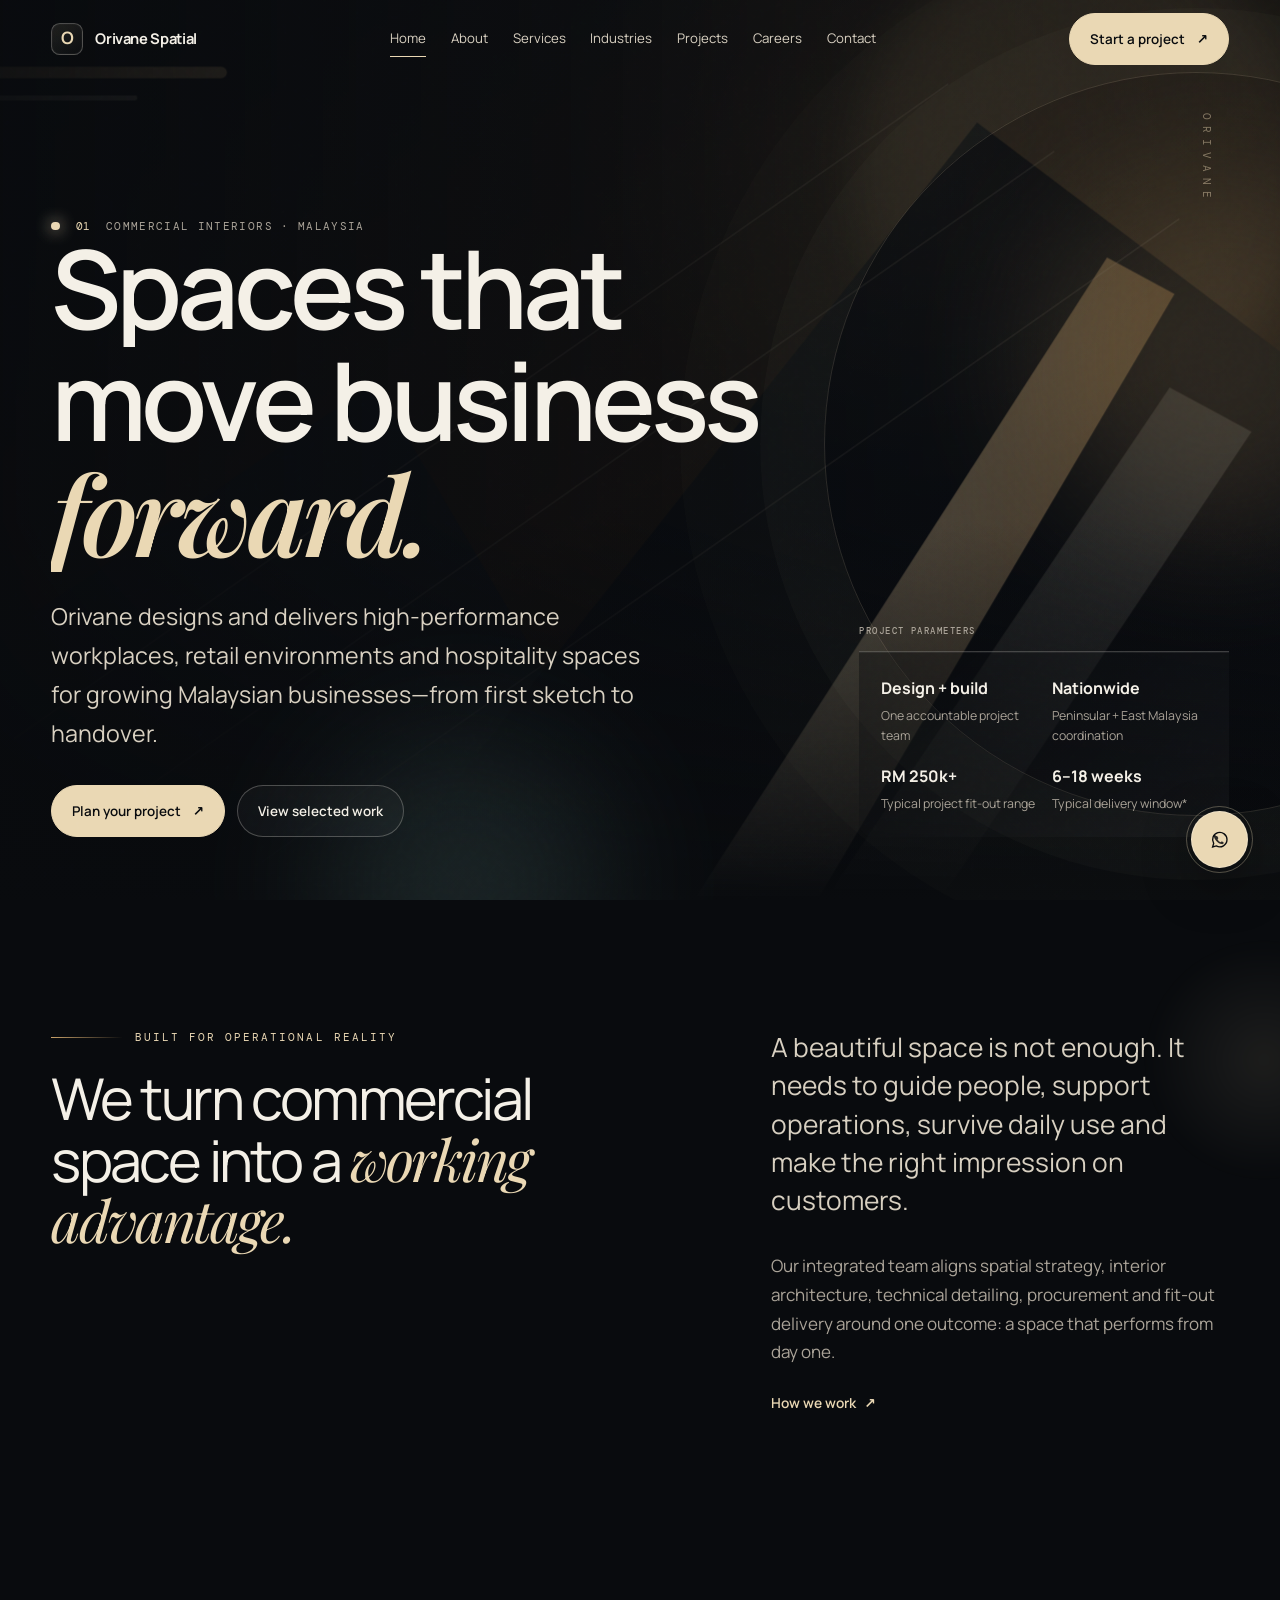
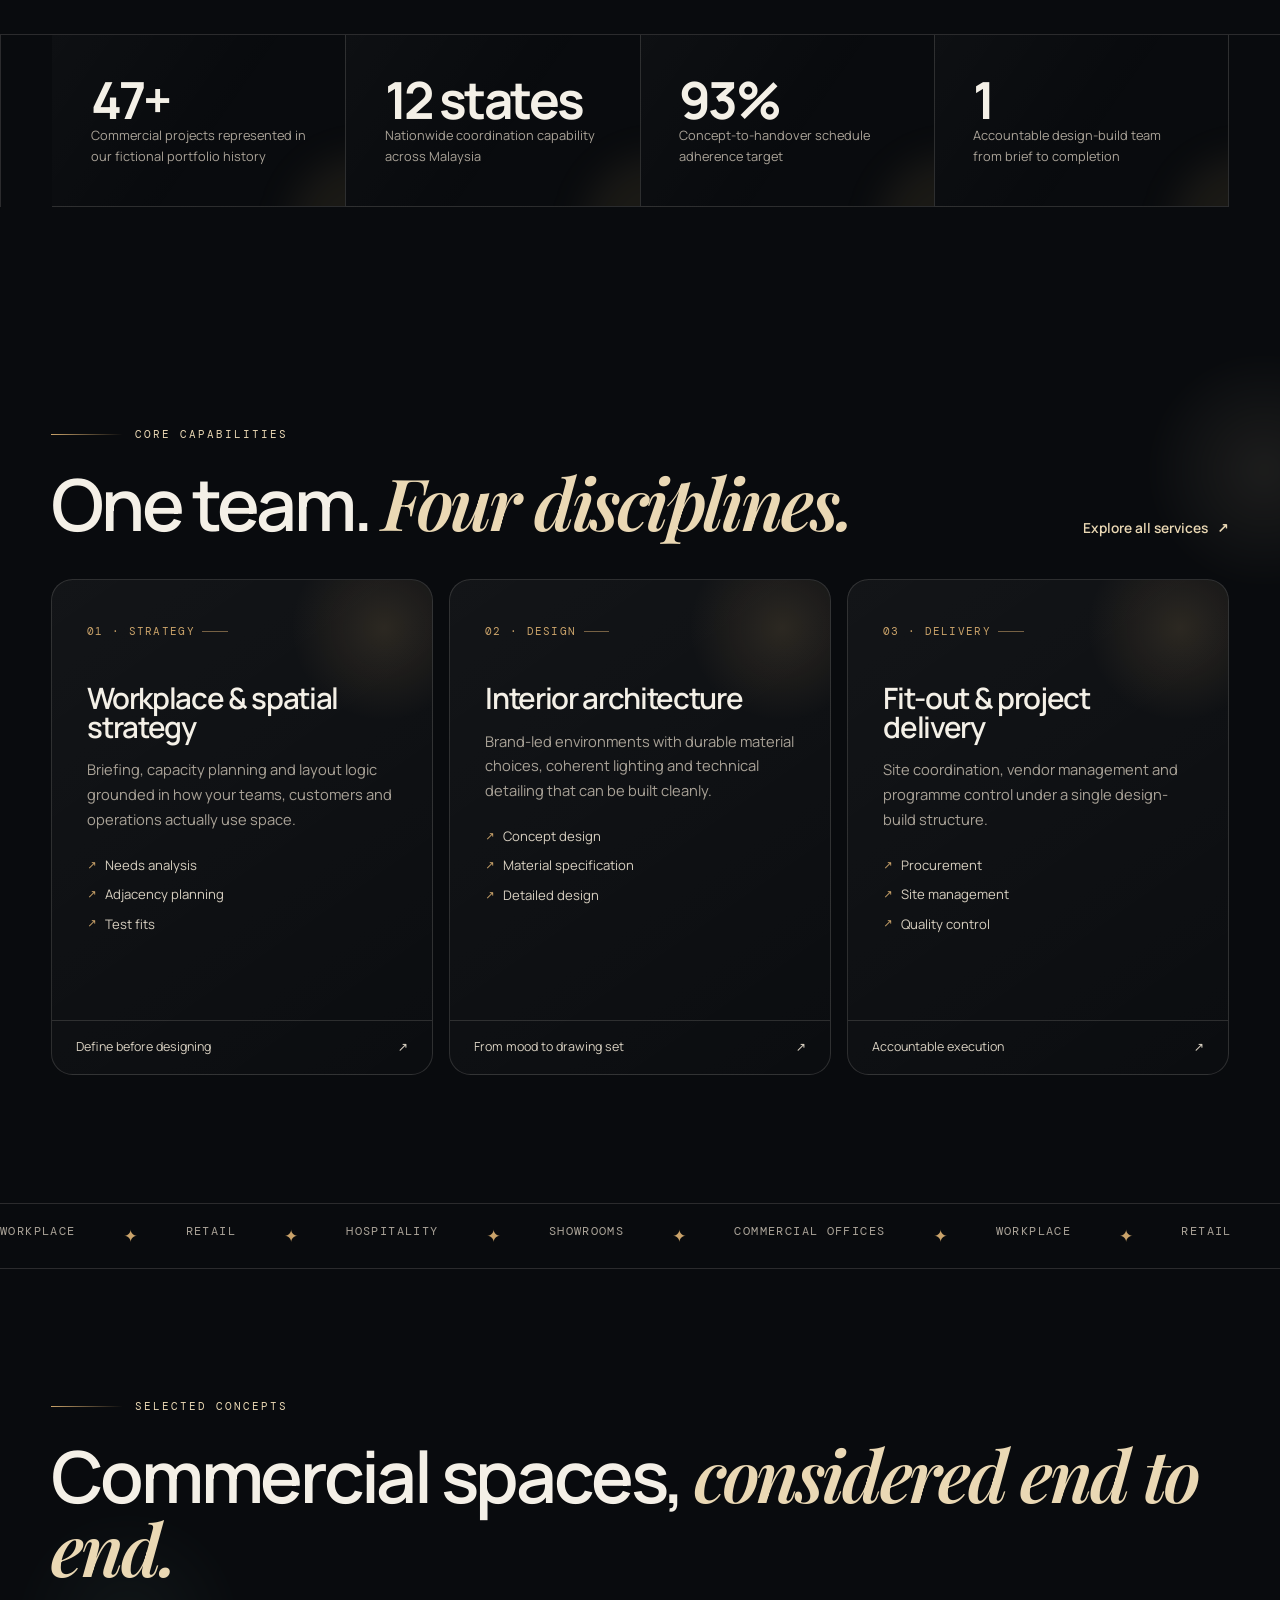
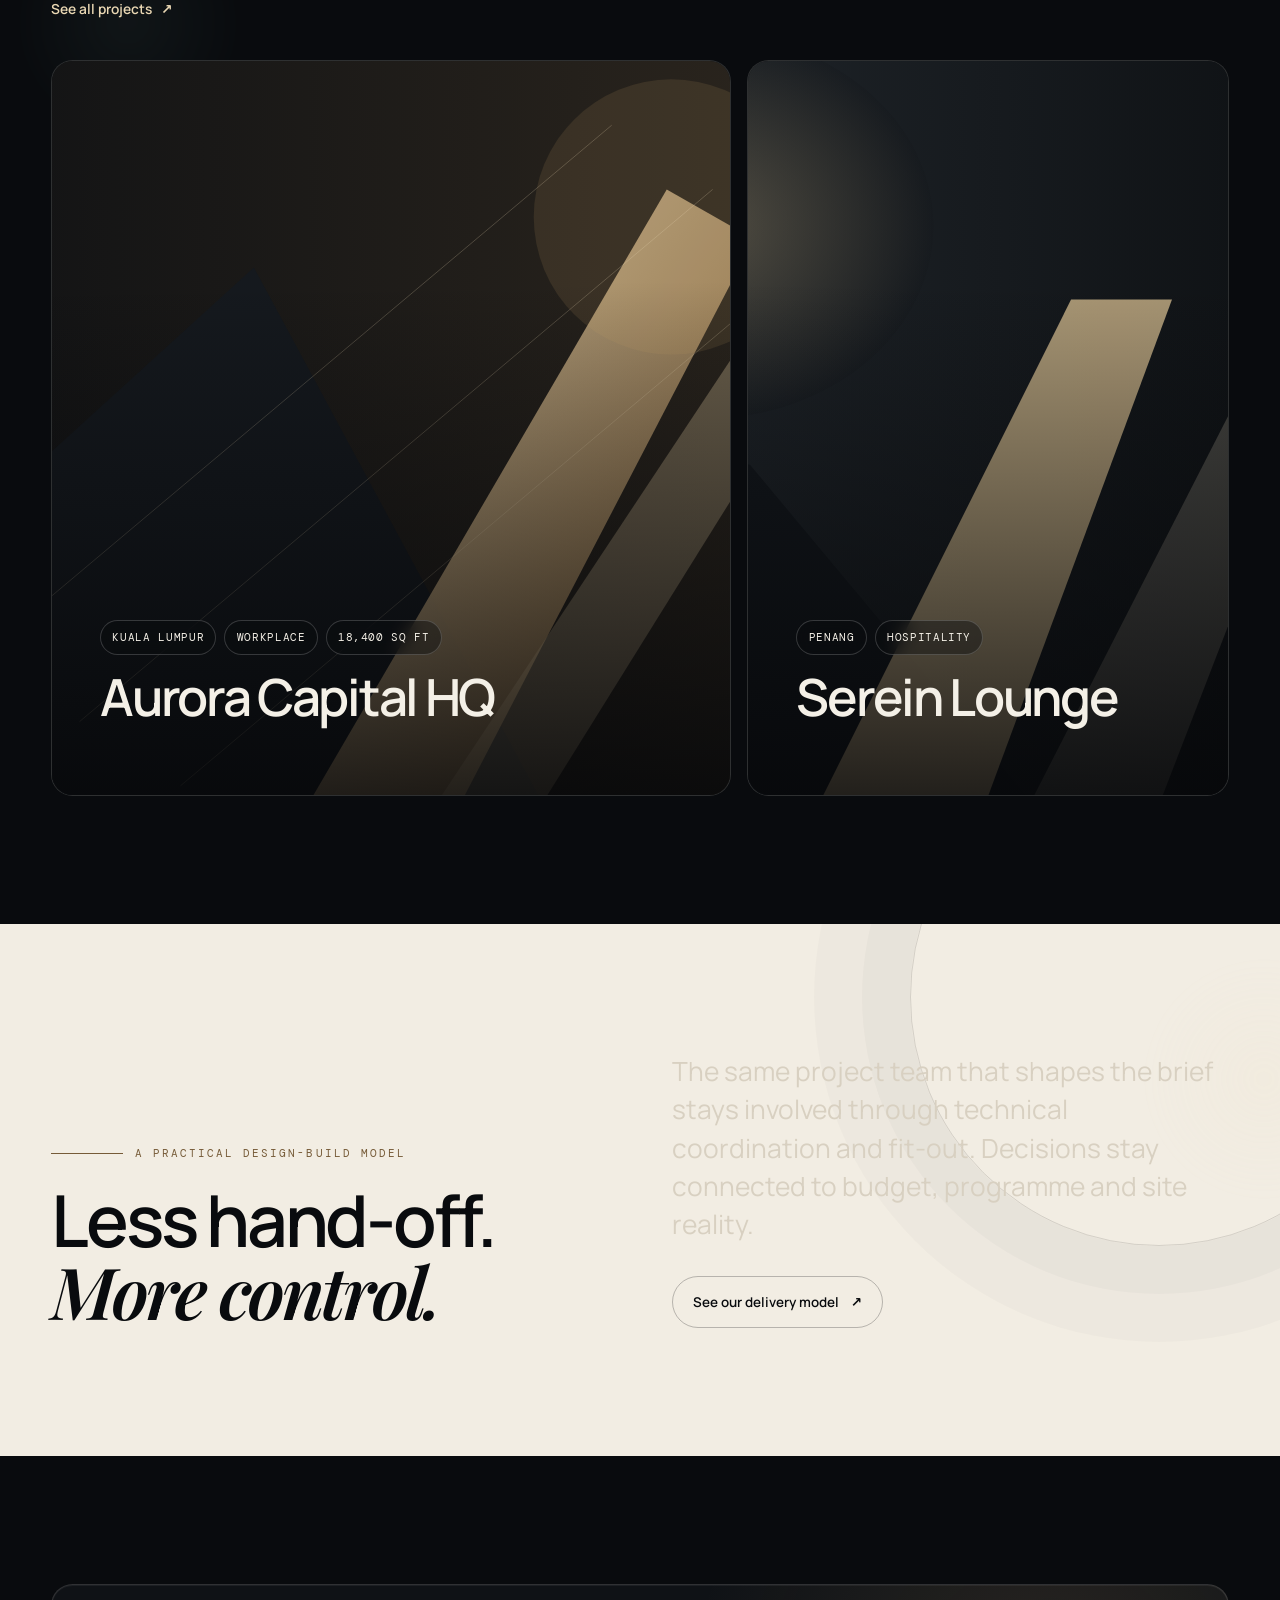
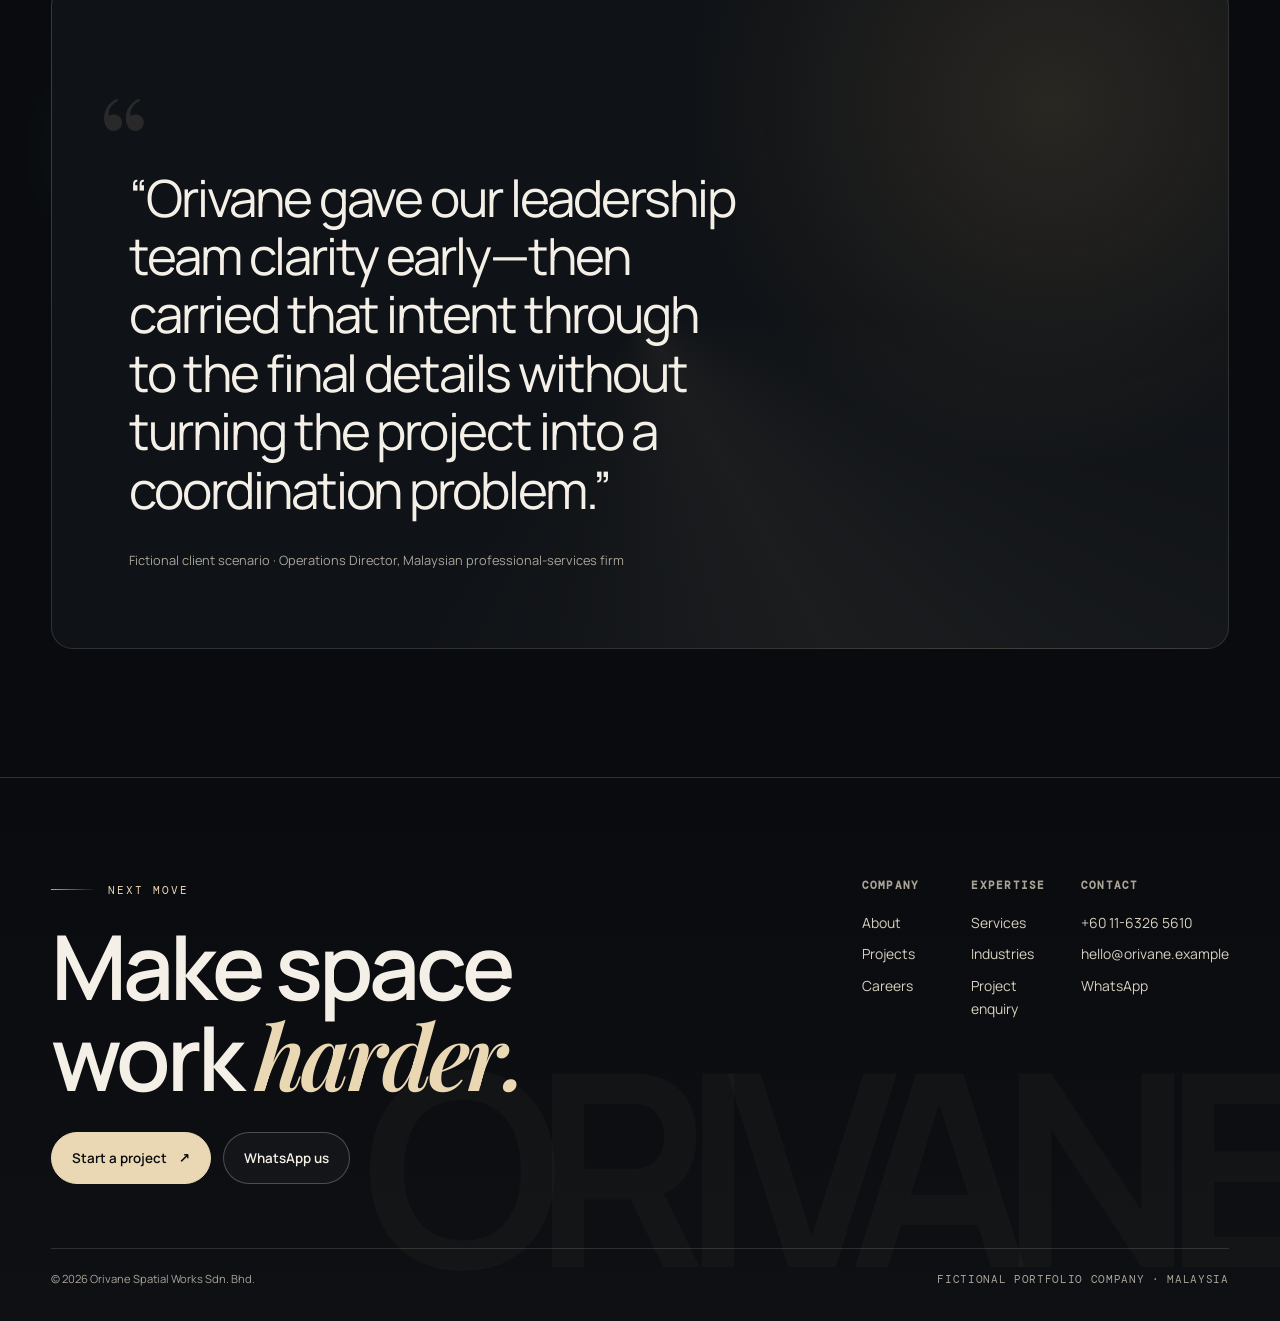
==== commit 0cf7bbdb: "Fix canonical link and improve meta tags Updated canonical link and other meta tags for SEO." ====
--- a/index.html
+++ b/index.html
@@ -1,4 +1,4 @@
-<!doctype html><html lang="en-MY"><head><meta charset="utf-8"><meta name="viewport" content="width=device-width, initial-scale=1"><title>Orivane Spatial Works | Premium Commercial Interiors Malaysia</title><meta name="description" content="Integrated commercial interior design and fit-out for Malaysian workplaces, retail, hospitality and customer-facing spaces."><meta name="theme-color" content="#090b0e"><link rel="canonical" href="https://orivane.example/"><link rel="icon" href="assets/icons/favicon.svg" type="image/svg+xml"><meta property="og:type" content="website"><meta property="og:title" content="Orivane Spatial Works | Premium Commercial Interiors Malaysia"><meta property="og:description" content="Integrated commercial interior design and fit-out for Malaysian workplaces, retail, hospitality and customer-facing spaces."><meta property="og:url" content="https://orivane.example/"><meta property="og:site_name" content="Orivane Spatial Works"><meta property="og:locale" content="en_MY"><meta name="twitter:card" content="summary_large_image"><meta name="twitter:title" content="Orivane Spatial Works | Premium Commercial Interiors Malaysia"><meta name="twitter:description" content="Integrated commercial interior design and fit-out for Malaysian workplaces, retail, hospitality and customer-facing spaces."><link rel="stylesheet" href="assets/css/site.css"><script defer src="assets/js/site.js"></script></head><body data-page="home"><a class="skip-link" href="#main">Skip to content</a>
+<!doctype html><html lang="en-MY"><head><meta charset="utf-8"><meta name="viewport" content="width=device-width, initial-scale=1"><title>Orivane Spatial Works | Premium Commercial Interiors Malaysia</title><meta name="description" content="Integrated commercial interior design and fit-out for Malaysian workplaces, retail, hospitality and customer-facing spaces."><meta name="theme-color" content="#090b0e"><link rel="canonical" href="https://ismailabs.github.io/orivane-spatial-works/"><link rel="icon" href="assets/icons/favicon.svg" type="image/svg+xml"><meta property="og:type" content="website"><meta property="og:title" content="Orivane Spatial Works | Premium Commercial Interiors Malaysia"><meta property="og:description" content="Integrated commercial interior design and fit-out for Malaysian workplaces, retail, hospitality and customer-facing spaces."><meta property="og:url" content="https://orivane.example/"><meta property="og:site_name" content="Orivane Spatial Works"><meta property="og:locale" content="en_MY"><meta name="twitter:card" content="summary_large_image"><meta name="twitter:title" content="Orivane Spatial Works | Premium Commercial Interiors Malaysia"><meta name="twitter:description" content="Integrated commercial interior design and fit-out for Malaysian workplaces, retail, hospitality and customer-facing spaces."><link rel="stylesheet" href="assets/css/site.css"><script defer src="assets/js/site.js"></script></head><body data-page="home"><a class="skip-link" href="#main">Skip to content</a>
 <div class="scroll-progress" aria-hidden="true"></div>
 <header class="site-header" data-header><div class="container nav-wrap">
 <a class="brand" href="/" aria-label="Orivane Spatial Works home"><span class="brand-mark" aria-hidden="true">O</span><span>Orivane Spatial</span></a>
@@ -15,4 +15,4 @@
 <section class="section split-band"><div class="container grid-2 align-end"><div class="reveal"><div class="eyebrow">A practical design-build model</div><h2>Less hand-off. <span class="serif">More control.</span></h2></div><div class="reveal" data-delay="1"><p class="lede">The same project team that shapes the brief stays involved through technical coordination and fit-out. Decisions stay connected to budget, programme and site reality.</p><a class="btn" href="services/">See our delivery model <span class="arrow">↗</span></a></div></div></section>
 <section class="section"><div class="container"><div class="quote reveal"><span class="quote-mark" aria-hidden="true">“</span><blockquote>“Orivane gave our leadership team clarity early—then carried that intent through to the final details without turning the project into a coordination problem.”</blockquote><cite>Fictional client scenario · Operations Director, Malaysian professional-services firm</cite></div></div></section>
 </main><footer class="site-footer"><div class="container"><div class="footer-top"><div><div class="eyebrow">Next move</div><h2 class="footer-title">Make space work <span class="serif gold">harder.</span></h2><div class="cluster" style="margin-top:2rem"><a class="btn btn-primary magnetic" href="contact/">Start a project <span class="arrow">↗</span></a><a class="btn btn-ghost" href="https://wa.me/601163265610?text=Hello%20Orivane%2C%20I%27d%20like%20to%20discuss%20a%20commercial%20space%20project.">WhatsApp us</a></div></div><div class="footer-nav"><div class="footer-col"><h3>Company</h3><a href="about/">About</a><a href="projects/">Projects</a><a href="careers/">Careers</a></div><div class="footer-col"><h3>Expertise</h3><a href="services/">Services</a><a href="industries/">Industries</a><a href="contact/">Project enquiry</a></div><div class="footer-col"><h3>Contact</h3><a href="tel:+601163265610">+60 11-6326 5610</a><a href="mailto:hello@orivane.example">hello@orivane.example</a><a href="https://wa.me/601163265610?text=Hello%20Orivane%2C%20I%27d%20like%20to%20discuss%20a%20commercial%20space%20project.">WhatsApp</a></div></div></div><div class="footer-bottom"><span>© <span data-year>2026</span> Orivane Spatial Works Sdn. Bhd.</span><span class="fictional">Fictional portfolio company · Malaysia</span></div></div></footer>
-<a class="floating-wa" href="https://wa.me/601163265610?text=Hello%20Orivane%2C%20I%27d%20like%20to%20discuss%20a%20commercial%20space%20project." aria-label="Chat with Orivane on WhatsApp"><svg aria-hidden="true" viewBox="0 0 24 24" fill="none"><path d="M20 11.8A8 8 0 0 1 8.1 18.8L4 20l1.2-4A8 8 0 1 1 20 11.8Z" stroke="currentColor" stroke-width="1.5"/><path d="M8.2 8.1c.3-.3.7-.3 1 0l1 1.5c.2.3.2.6 0 .9l-.7.8c.8 1.8 1.9 2.8 3.5 3.5l.8-.8c.3-.3.6-.3.9-.1l1.5 1c.4.2.4.7.2 1-.5.7-1.3 1-2.2.9-2.1-.3-4.3-1.6-5.8-3.2-1.6-1.6-2.8-3.8-3-5.6-.1-.8.2-1.5.8-1.9Z" fill="currentColor" opacity=".85"/></svg></a><script type="application/ld+json">{"@context":"https://schema.org","@type":"Organization","name":"Orivane Spatial Works Sdn. Bhd.","url":"https://orivane.example/","description":"Fictional Malaysian commercial interior design and fit-out company created as a portfolio demonstration.","areaServed":"Malaysia","telephone":"+60 11-6326 5610","email":"hello@orivane.example","address":{"@type":"PostalAddress","addressLocality":"Petaling Jaya","addressRegion":"Selangor","postalCode":"47810","addressCountry":"MY"}}</script></body></html>+<a class="floating-wa" href="https://wa.me/601163265610?text=Hello%20Orivane%2C%20I%27d%20like%20to%20discuss%20a%20commercial%20space%20project." aria-label="Chat with Orivane on WhatsApp"><svg aria-hidden="true" viewBox="0 0 24 24" fill="none"><path d="M20 11.8A8 8 0 0 1 8.1 18.8L4 20l1.2-4A8 8 0 1 1 20 11.8Z" stroke="currentColor" stroke-width="1.5"/><path d="M8.2 8.1c.3-.3.7-.3 1 0l1 1.5c.2.3.2.6 0 .9l-.7.8c.8 1.8 1.9 2.8 3.5 3.5l.8-.8c.3-.3.6-.3.9-.1l1.5 1c.4.2.4.7.2 1-.5.7-1.3 1-2.2.9-2.1-.3-4.3-1.6-5.8-3.2-1.6-1.6-2.8-3.8-3-5.6-.1-.8.2-1.5.8-1.9Z" fill="currentColor" opacity=".85"/></svg></a><script type="application/ld+json">{"@context":"https://schema.org","@type":"Organization","name":"Orivane Spatial Works Sdn. Bhd.","url":"https://orivane.example/","description":"Fictional Malaysian commercial interior design and fit-out company created as a portfolio demonstration.","areaServed":"Malaysia","telephone":"+60 11-6326 5610","email":"hello@orivane.example","address":{"@type":"PostalAddress","addressLocality":"Petaling Jaya","addressRegion":"Selangor","postalCode":"47810","addressCountry":"MY"}}</script></body></html>
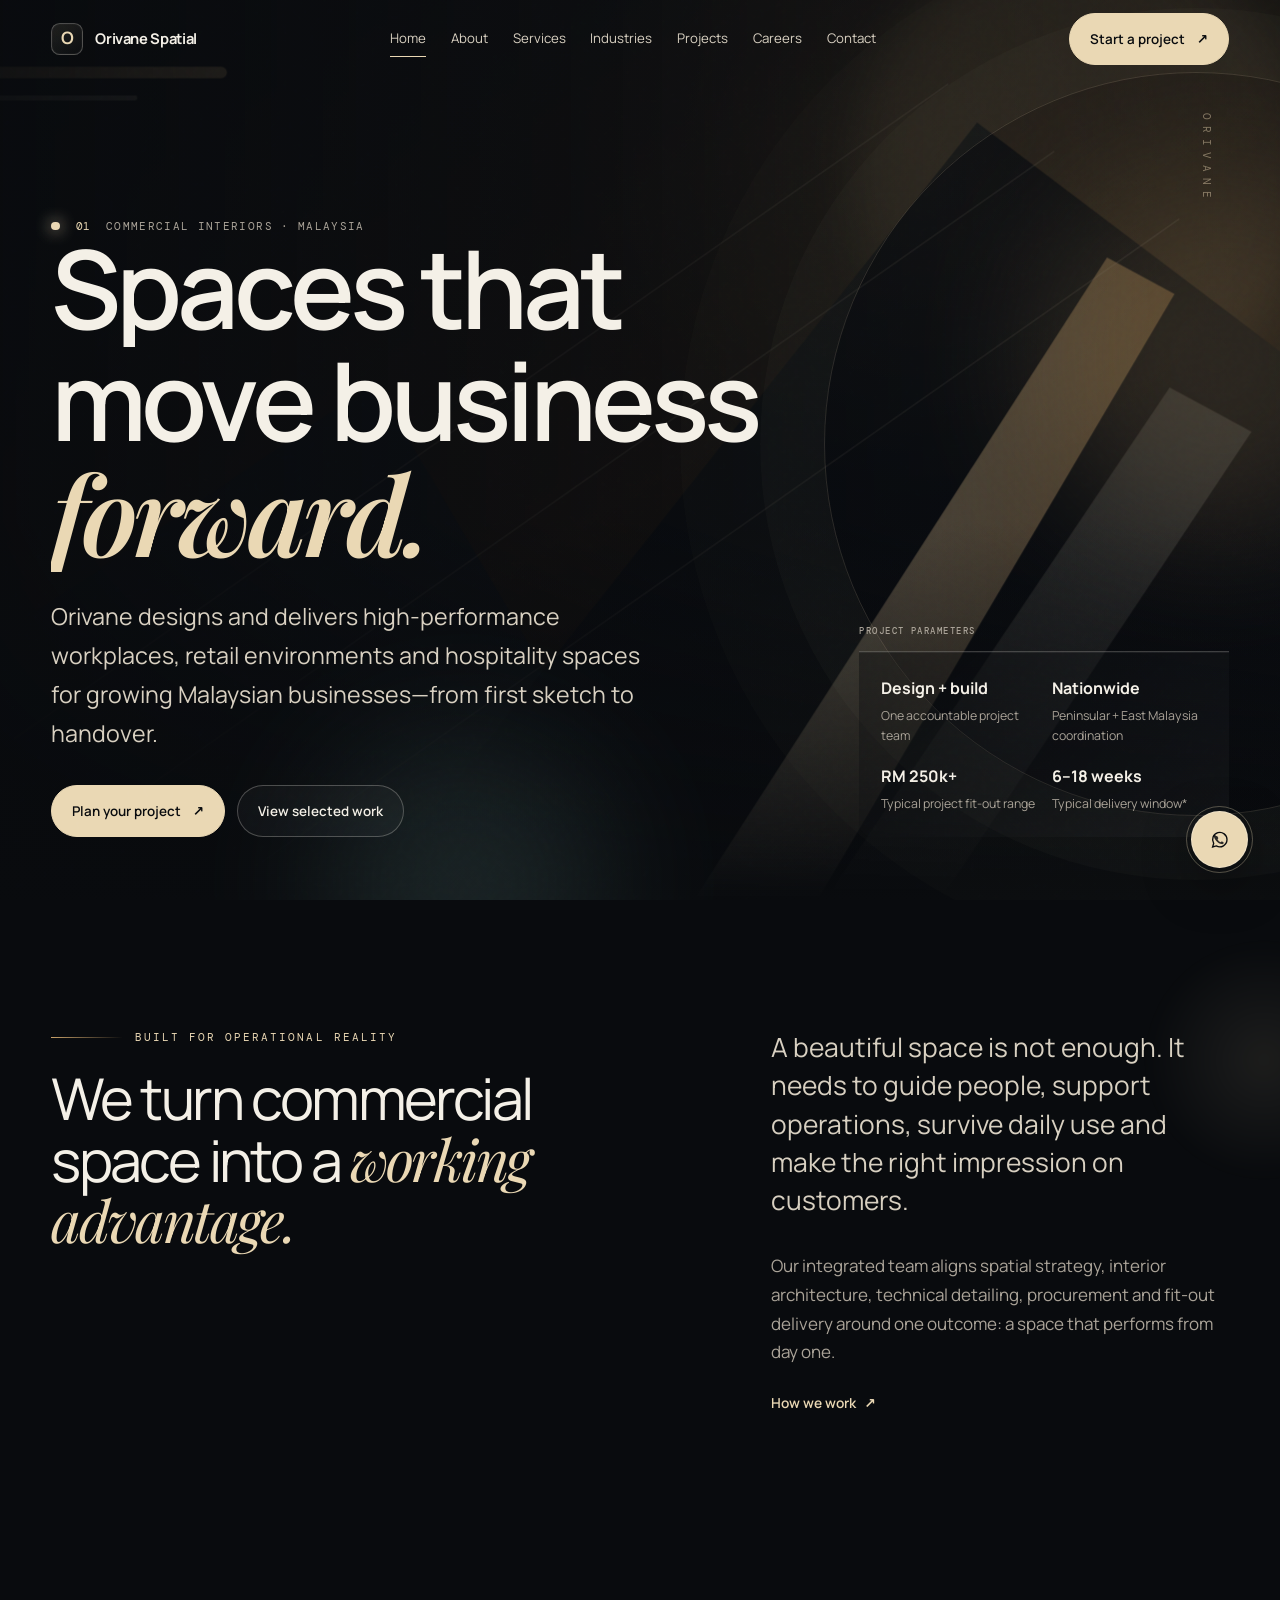
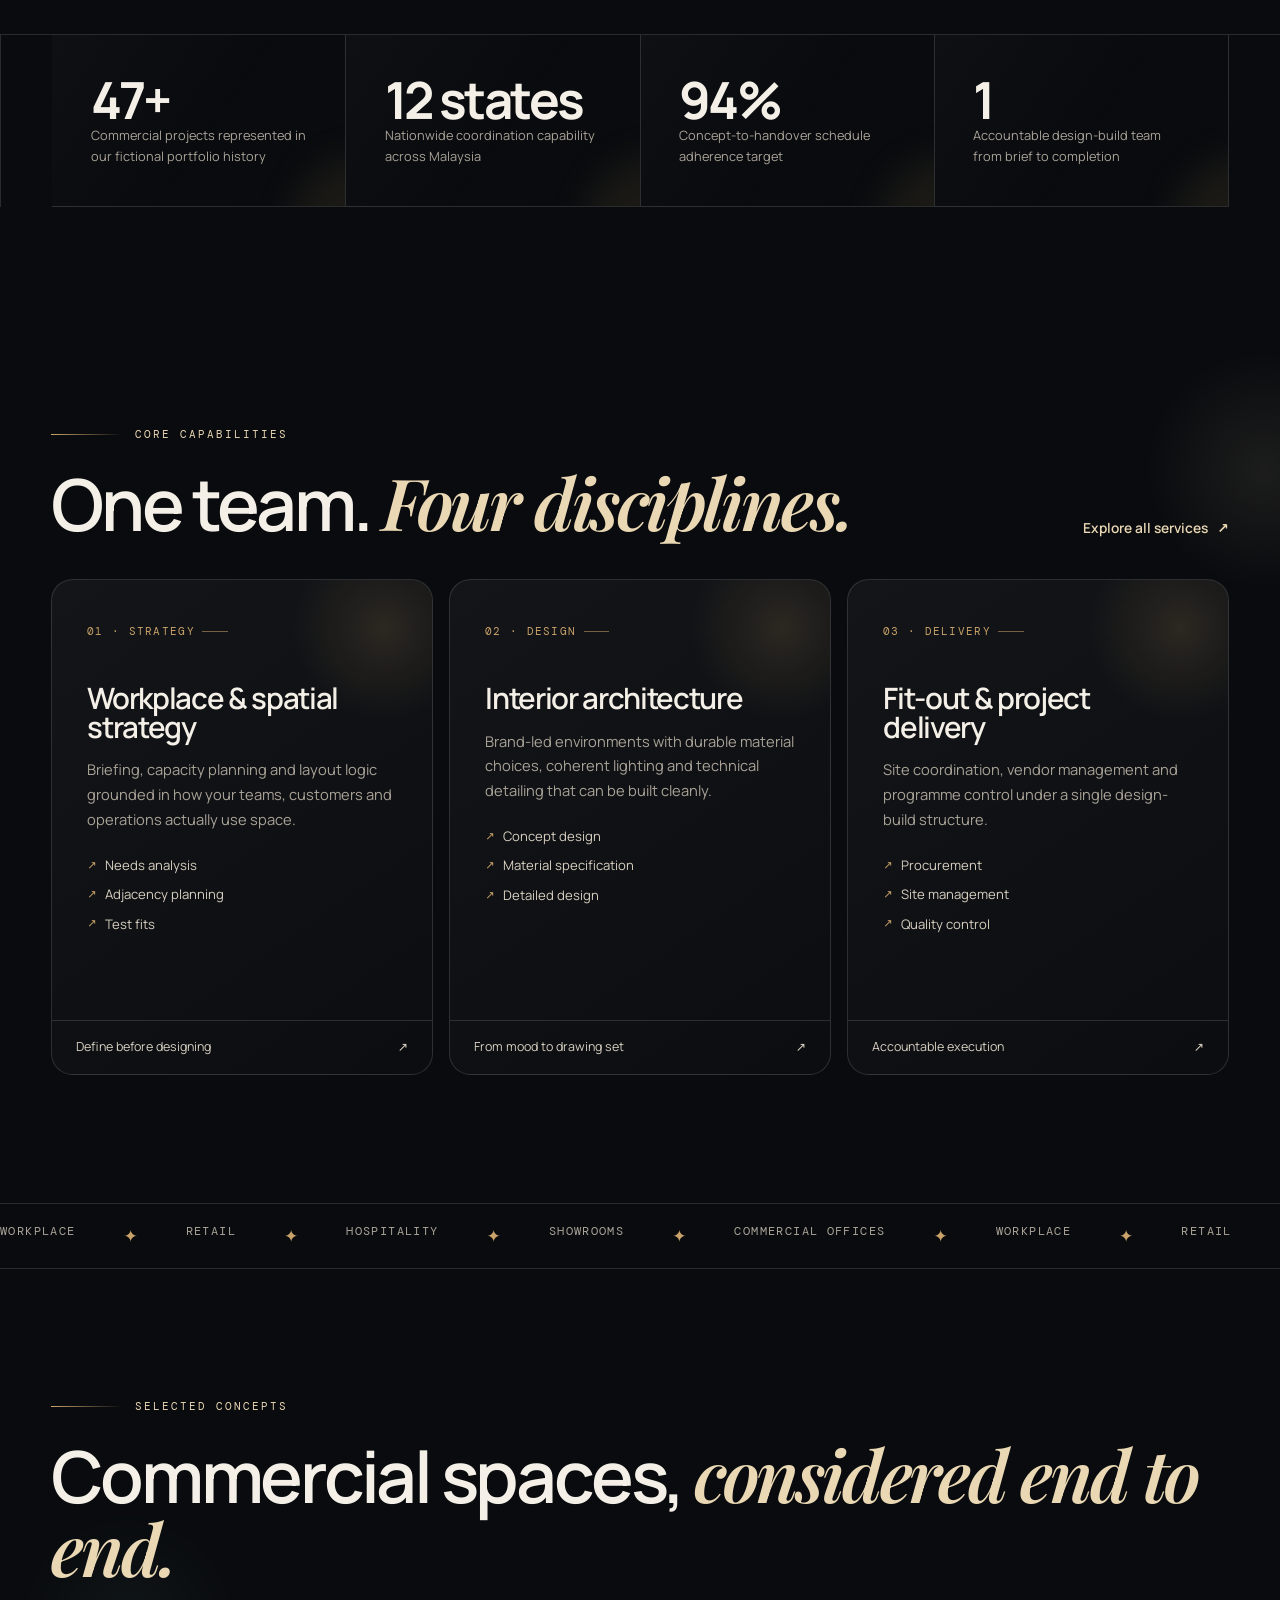
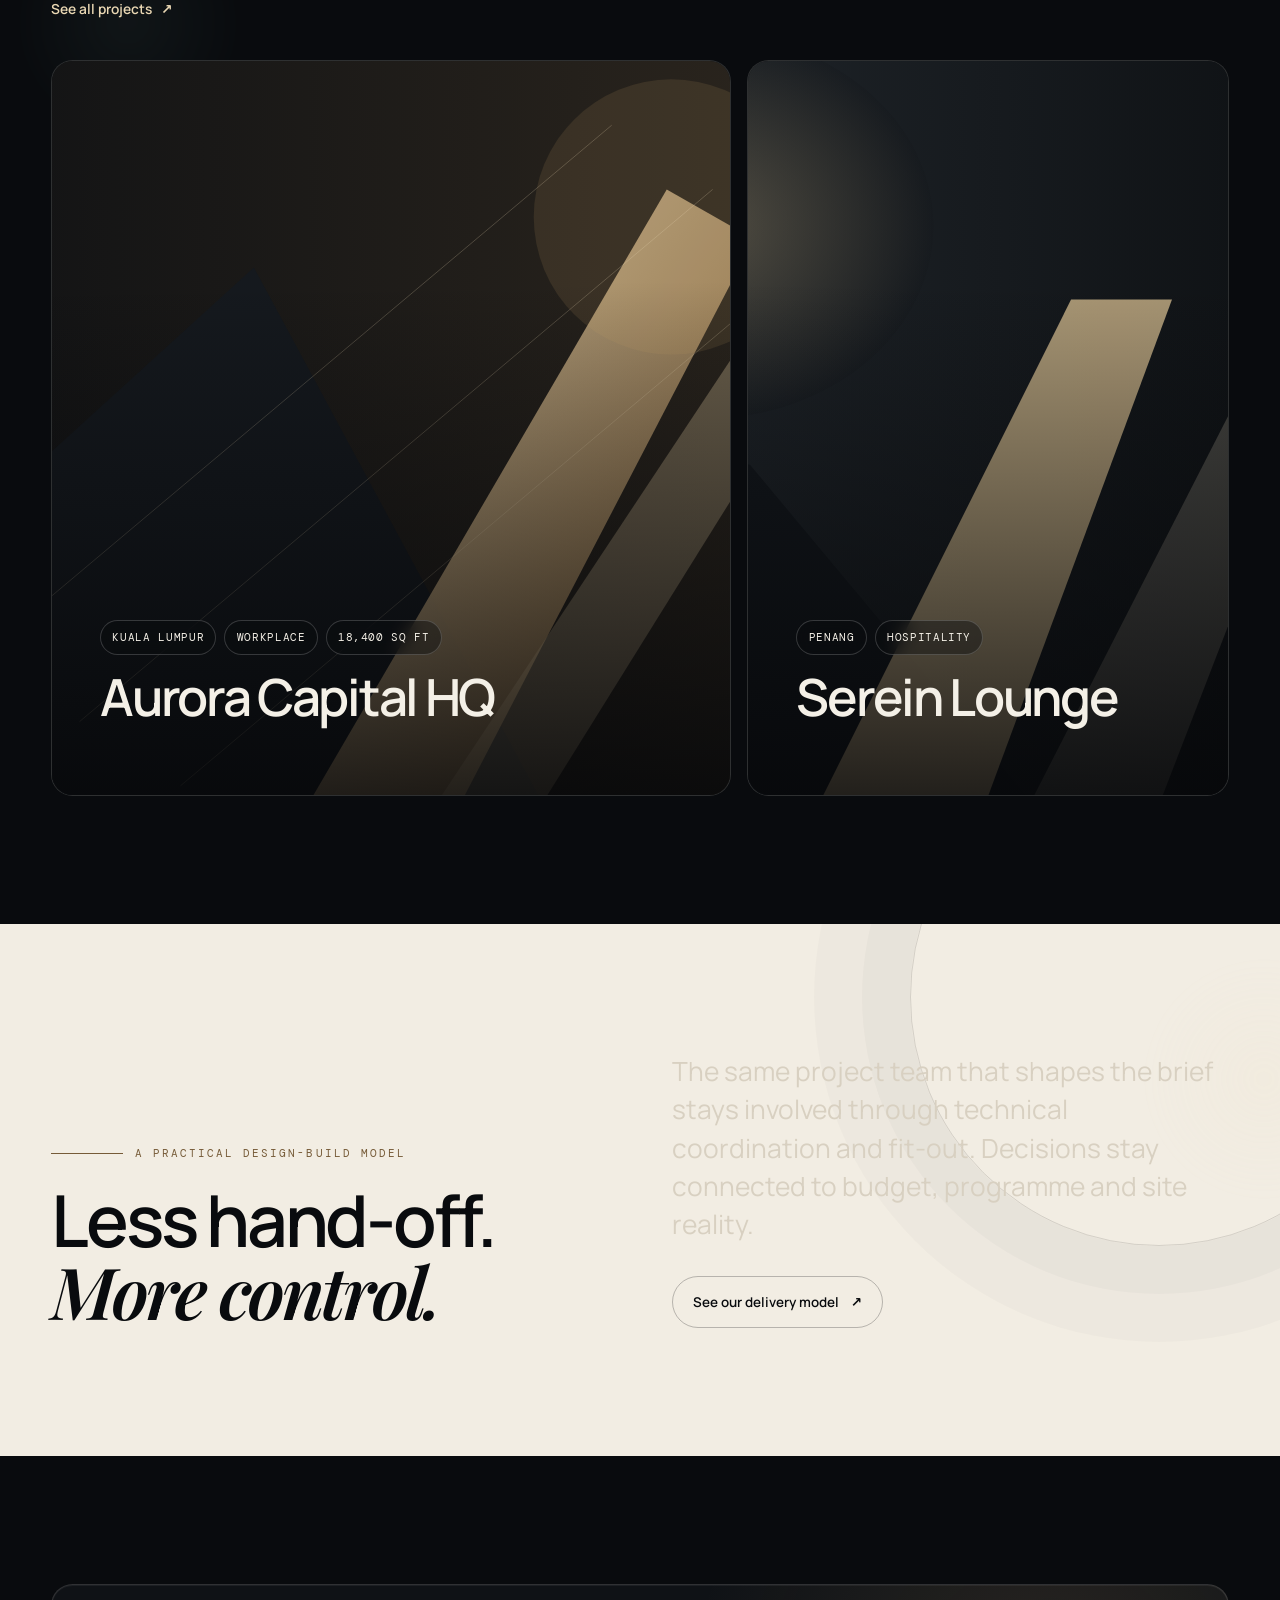
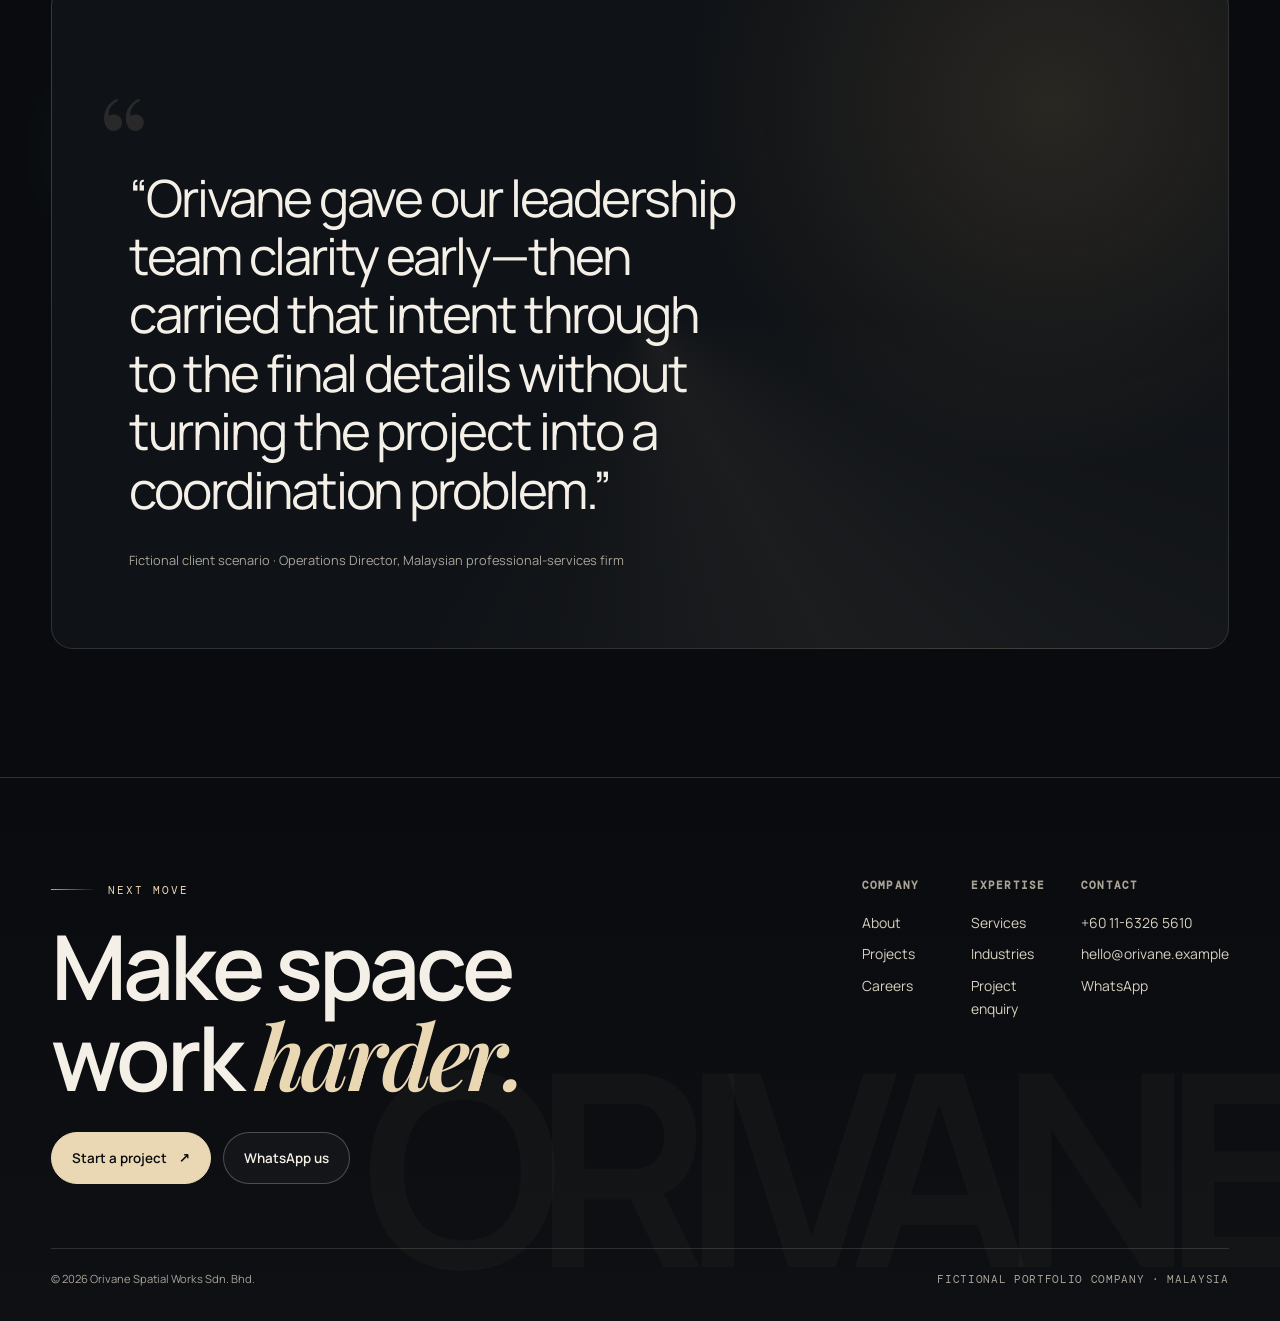
==== commit 9651ab6d: "Fix navigation links in index.html Updated navigation links to point to the correct URLs for the bra" ====
--- a/index.html
+++ b/index.html
@@ -1,11 +1,11 @@
 <!doctype html><html lang="en-MY"><head><meta charset="utf-8"><meta name="viewport" content="width=device-width, initial-scale=1"><title>Orivane Spatial Works | Premium Commercial Interiors Malaysia</title><meta name="description" content="Integrated commercial interior design and fit-out for Malaysian workplaces, retail, hospitality and customer-facing spaces."><meta name="theme-color" content="#090b0e"><link rel="canonical" href="https://ismailabs.github.io/orivane-spatial-works/"><link rel="icon" href="assets/icons/favicon.svg" type="image/svg+xml"><meta property="og:type" content="website"><meta property="og:title" content="Orivane Spatial Works | Premium Commercial Interiors Malaysia"><meta property="og:description" content="Integrated commercial interior design and fit-out for Malaysian workplaces, retail, hospitality and customer-facing spaces."><meta property="og:url" content="https://orivane.example/"><meta property="og:site_name" content="Orivane Spatial Works"><meta property="og:locale" content="en_MY"><meta name="twitter:card" content="summary_large_image"><meta name="twitter:title" content="Orivane Spatial Works | Premium Commercial Interiors Malaysia"><meta name="twitter:description" content="Integrated commercial interior design and fit-out for Malaysian workplaces, retail, hospitality and customer-facing spaces."><link rel="stylesheet" href="assets/css/site.css"><script defer src="assets/js/site.js"></script></head><body data-page="home"><a class="skip-link" href="#main">Skip to content</a>
 <div class="scroll-progress" aria-hidden="true"></div>
 <header class="site-header" data-header><div class="container nav-wrap">
-<a class="brand" href="/" aria-label="Orivane Spatial Works home"><span class="brand-mark" aria-hidden="true">O</span><span>Orivane Spatial</span></a>
-<nav class="desktop-nav" aria-label="Primary"><a href="/" data-nav="home">Home</a><a href="about/" data-nav="about">About</a><a href="services/" data-nav="services">Services</a><a href="industries/" data-nav="industries">Industries</a><a href="projects/" data-nav="projects">Projects</a><a href="careers/" data-nav="careers">Careers</a><a href="contact/" data-nav="contact">Contact</a></nav>
+<a class="brand" href="https://ismailabs.github.io/orivane-spatial-works/" aria-label="Orivane Spatial Works home"><span class="brand-mark" aria-hidden="true">O</span><span>Orivane Spatial</span></a>
+<nav class="desktop-nav" aria-label="Primary"><a href="https://ismailabs.github.io/orivane-spatial-works/" data-nav="home">Home</a><a href="about/" data-nav="about">About</a><a href="services/" data-nav="services">Services</a><a href="industries/" data-nav="industries">Industries</a><a href="projects/" data-nav="projects">Projects</a><a href="careers/" data-nav="careers">Careers</a><a href="contact/" data-nav="contact">Contact</a></nav>
 <div class="nav-actions"><a class="btn btn-primary nav-cta magnetic" href="contact/">Start a project <span class="arrow">↗</span></a><button class="menu-toggle" type="button" aria-controls="mobile-menu" aria-expanded="false" aria-label="Open menu"><span class="menu-icon"></span></button></div>
 </div></header>
-<div class="mobile-menu" id="mobile-menu" aria-hidden="true"><nav aria-label="Mobile primary"><a href="/" data-nav="home">Home</a><a href="about/" data-nav="about">About</a><a href="services/" data-nav="services">Services</a><a href="industries/" data-nav="industries">Industries</a><a href="projects/" data-nav="projects">Projects</a><a href="careers/" data-nav="careers">Careers</a><a href="contact/" data-nav="contact">Contact</a></nav><div class="mobile-menu-foot"><span>Kuala Lumpur · Malaysia</span><span>Nationwide delivery</span></div></div><main id="main">
+<div class="mobile-menu" id="mobile-menu" aria-hidden="true"><nav aria-label="Mobile primary"><a href="https://ismailabs.github.io/orivane-spatial-works/" data-nav="home">Home</a><a href="about/" data-nav="about">About</a><a href="services/" data-nav="services">Services</a><a href="industries/" data-nav="industries">Industries</a><a href="projects/" data-nav="projects">Projects</a><a href="careers/" data-nav="careers">Careers</a><a href="contact/" data-nav="contact">Contact</a></nav><div class="mobile-menu-foot"><span>Kuala Lumpur · Malaysia</span><span>Nationwide delivery</span></div></div><main id="main">
 <section class="hero"><div class="hero-media"><img src="assets/images/hero-architecture.svg" alt="Abstract architectural forms representing a premium commercial interior" width="1600" height="1000" fetchpriority="high"></div><div class="orb orb-a"></div><div class="orb orb-b"></div><div class="container hero-grid"><div><div class="hero-kicker"><span class="index">01</span><span class="label">Commercial interiors · Malaysia</span></div><h1 class="hero-title"><span class="line"><span>Spaces that</span></span><span class="line"><span>move business</span></span><span class="line"><span class="serif gold">forward.</span></span></h1><p class="hero-copy">Orivane designs and delivers high-performance workplaces, retail environments and hospitality spaces for growing Malaysian businesses—from first sketch to handover.</p><div class="hero-actions"><a class="btn btn-primary magnetic" href="contact/">Plan your project <span class="arrow">↗</span></a><a class="btn btn-ghost" href="projects/">View selected work</a></div></div><aside class="hero-side"><div class="hero-meta"><div><strong>Design + build</strong><span>One accountable project team</span></div><div><strong>Nationwide</strong><span>Peninsular + East Malaysia coordination</span></div><div><strong>RM 250k+</strong><span>Typical project fit-out range</span></div><div><strong>6–18 weeks</strong><span>Typical delivery window*</span></div></div></aside></div></section>
 <section class="section"><div class="container intro-grid"><div class="reveal"><div class="eyebrow">Built for operational reality</div><p class="display-copy">We turn commercial space into a <em>working advantage.</em></p></div><div class="max-copy reveal" data-delay="1"><p class="lede">A beautiful space is not enough. It needs to guide people, support operations, survive daily use and make the right impression on customers.</p><p class="muted">Our integrated team aligns spatial strategy, interior architecture, technical detailing, procurement and fit-out delivery around one outcome: a space that performs from day one.</p><a class="text-link" href="about/">How we work <span class="arrow">↗</span></a></div></div></section>
 <section class="section-sm"><div class="container metrics"><div class="metric reveal"><strong data-count="47" data-suffix="+">47+</strong><span>Commercial projects represented in our fictional portfolio history</span></div><div class="metric reveal" data-delay="1"><strong data-count="12" data-suffix=" states">12 states</strong><span>Nationwide coordination capability across Malaysia</span></div><div class="metric reveal" data-delay="2"><strong data-count="94" data-suffix="%">94%</strong><span>Concept-to-handover schedule adherence target</span></div><div class="metric reveal" data-delay="3"><strong data-count="1">1</strong><span>Accountable design-build team from brief to completion</span></div></div></section>
